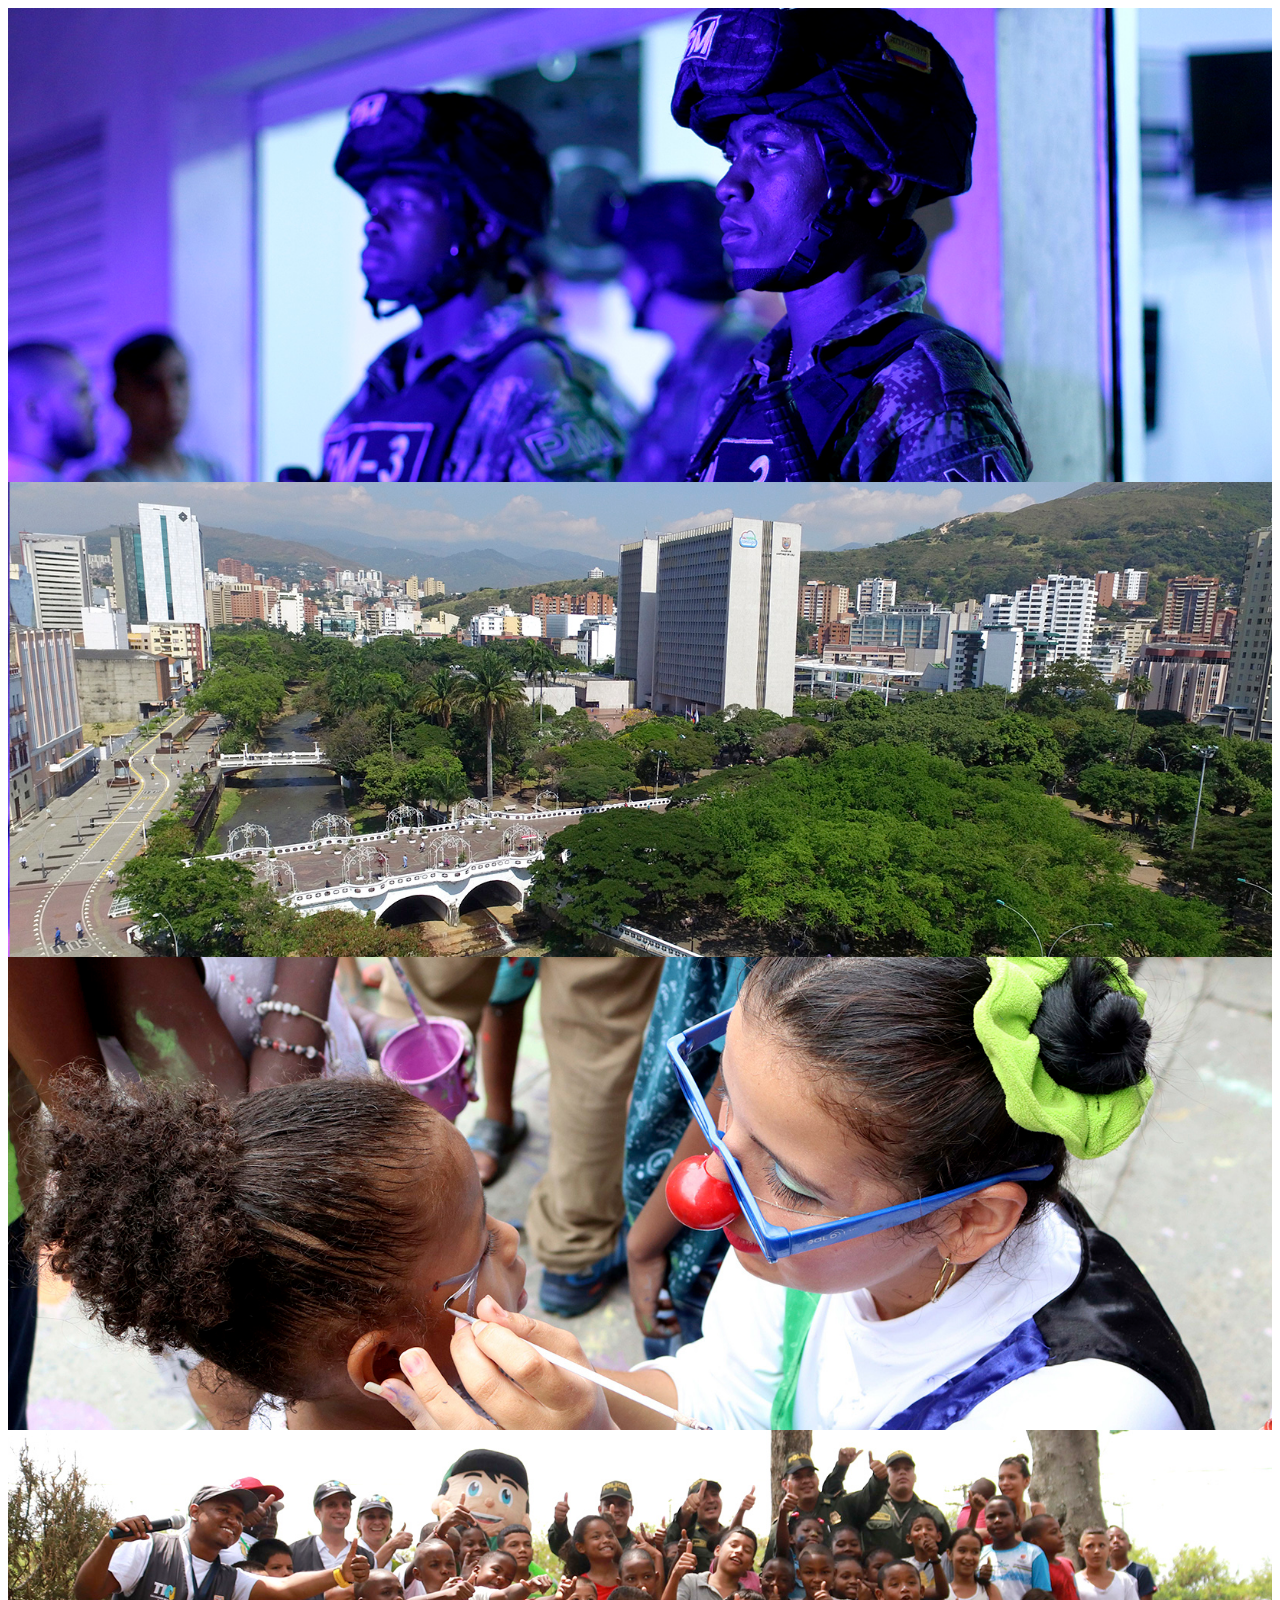
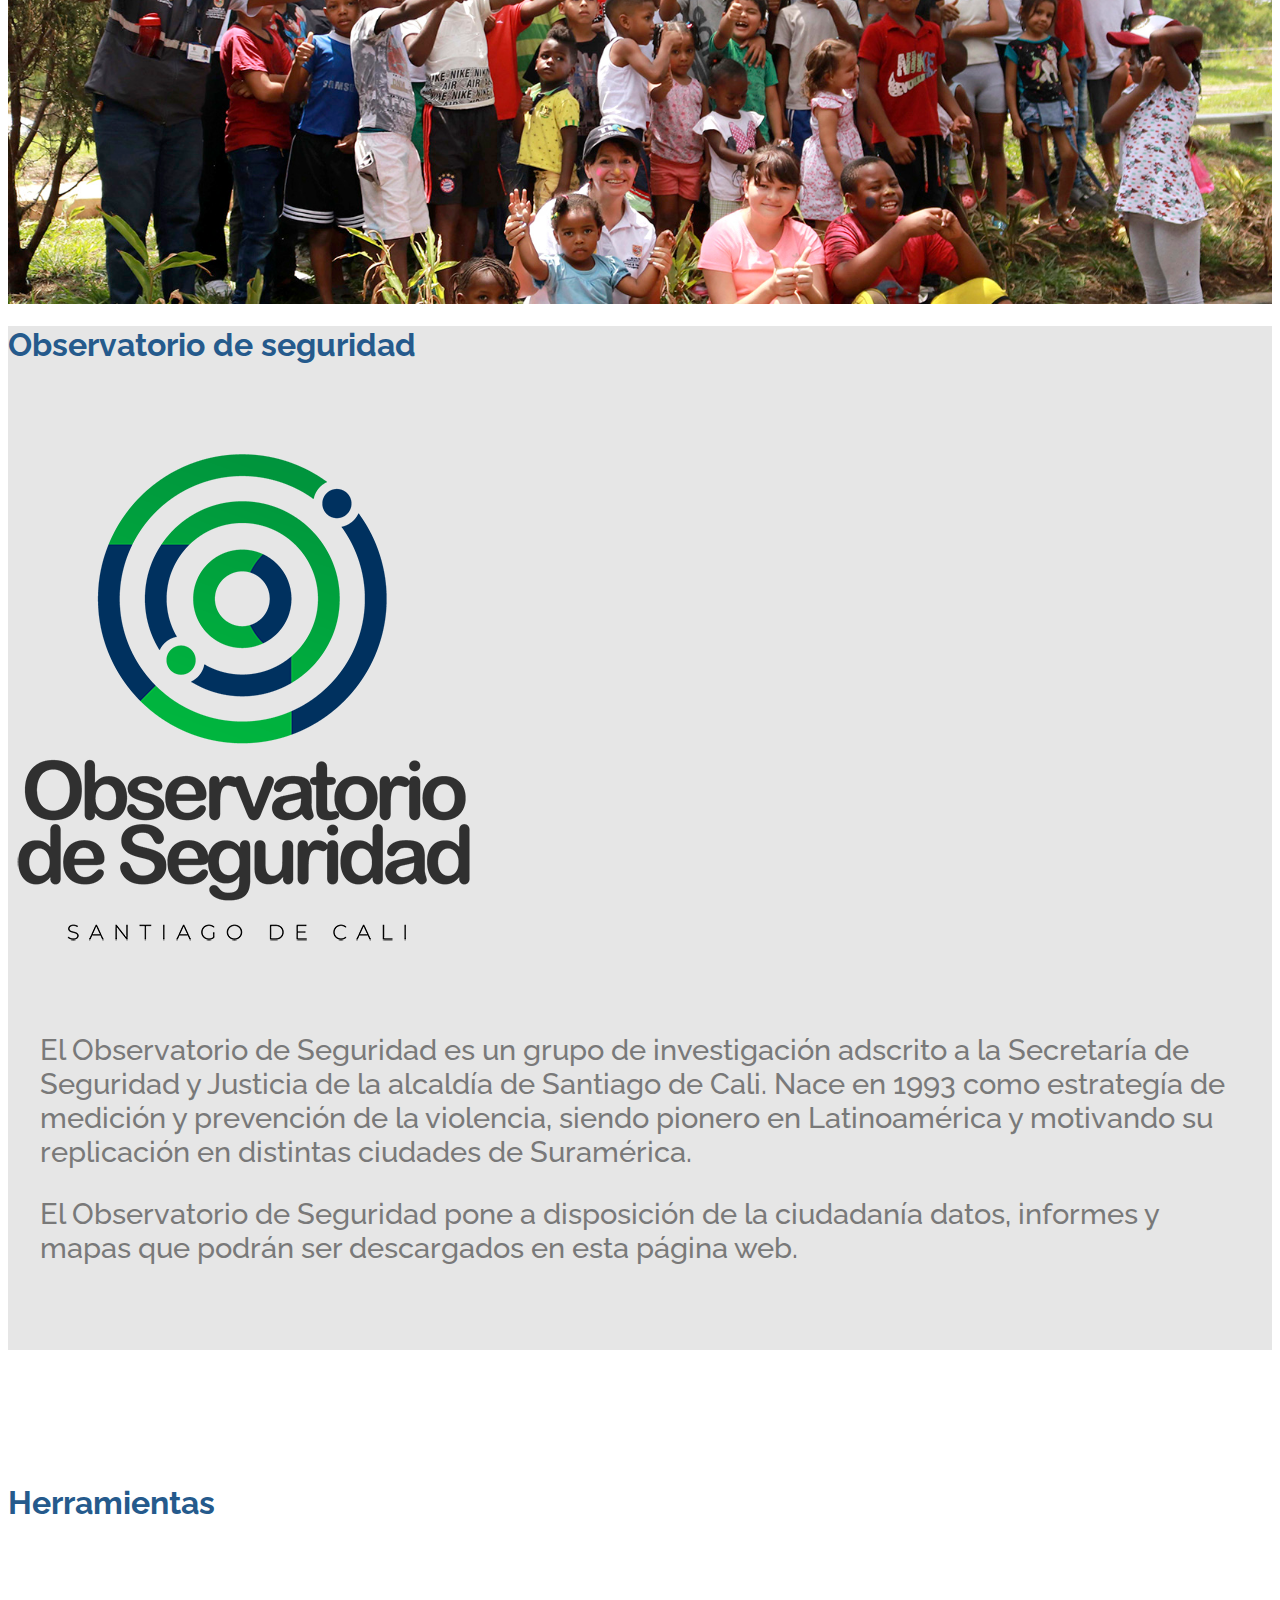
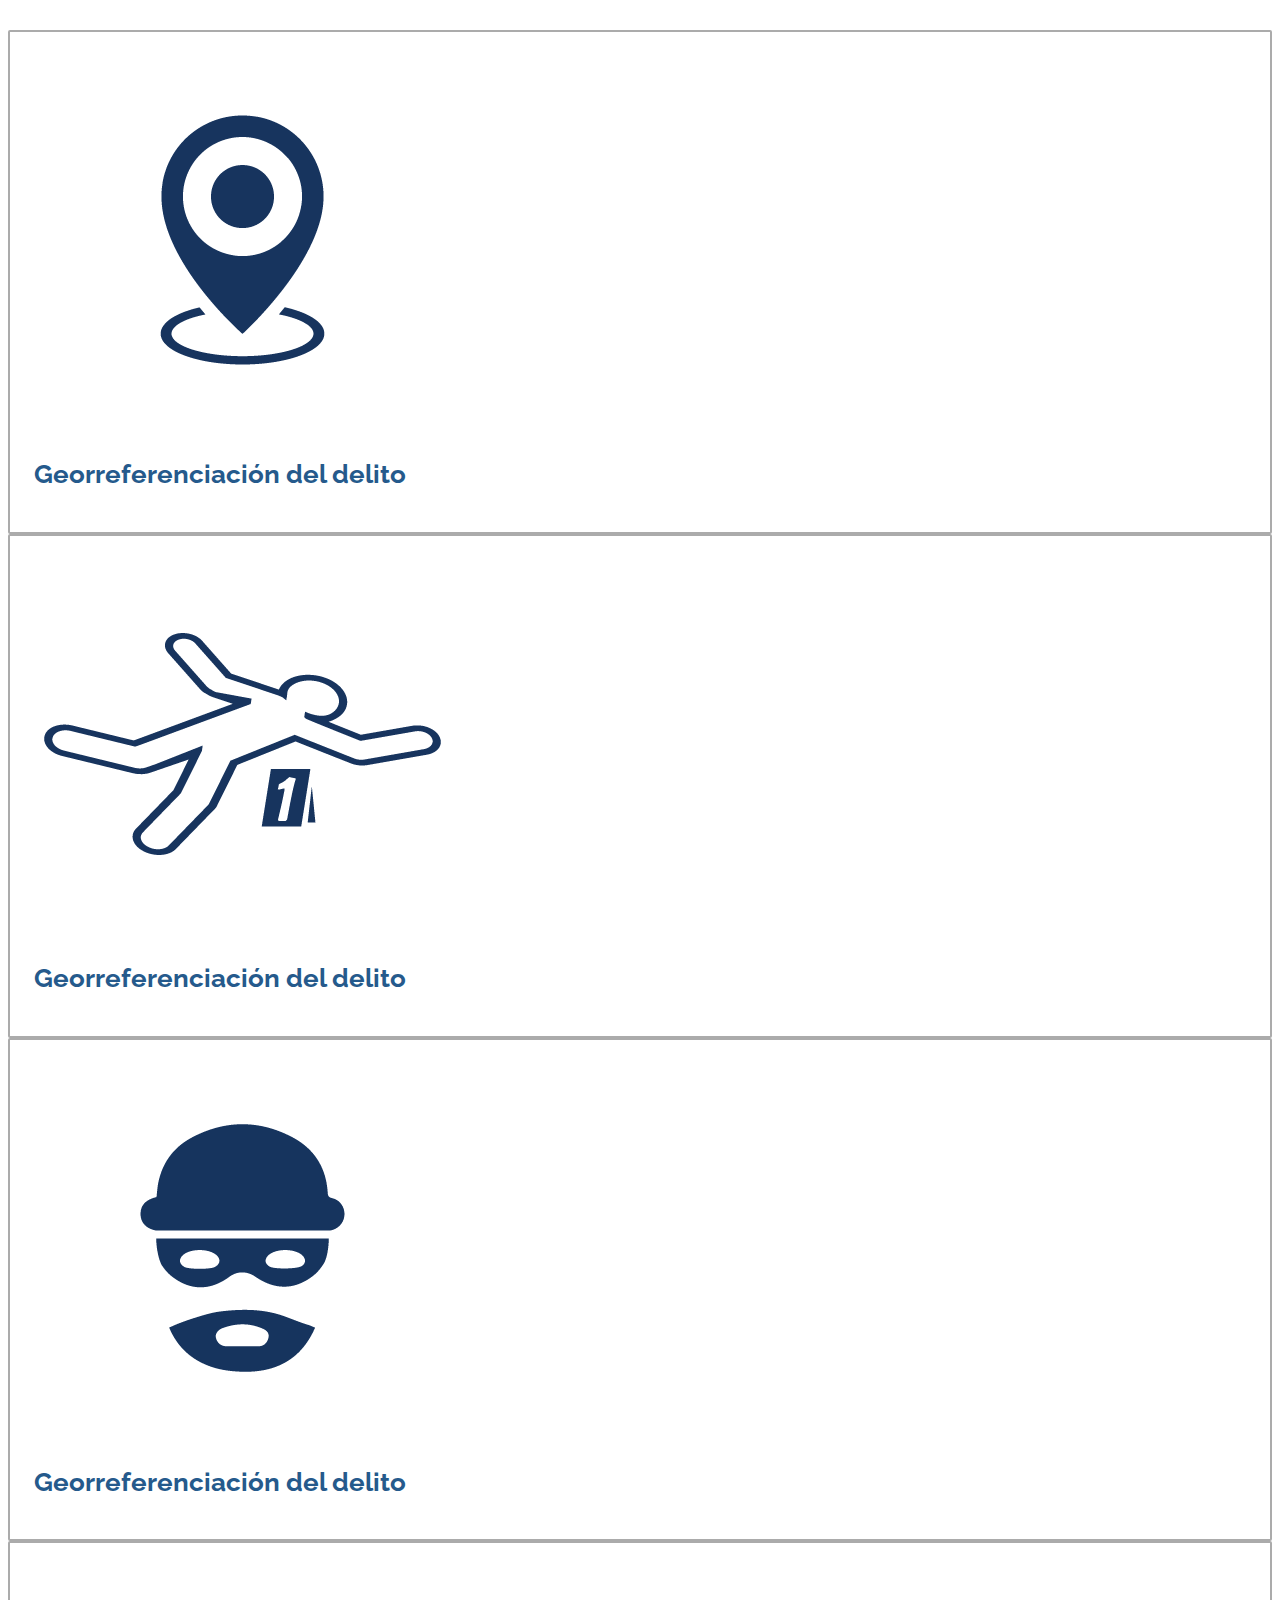
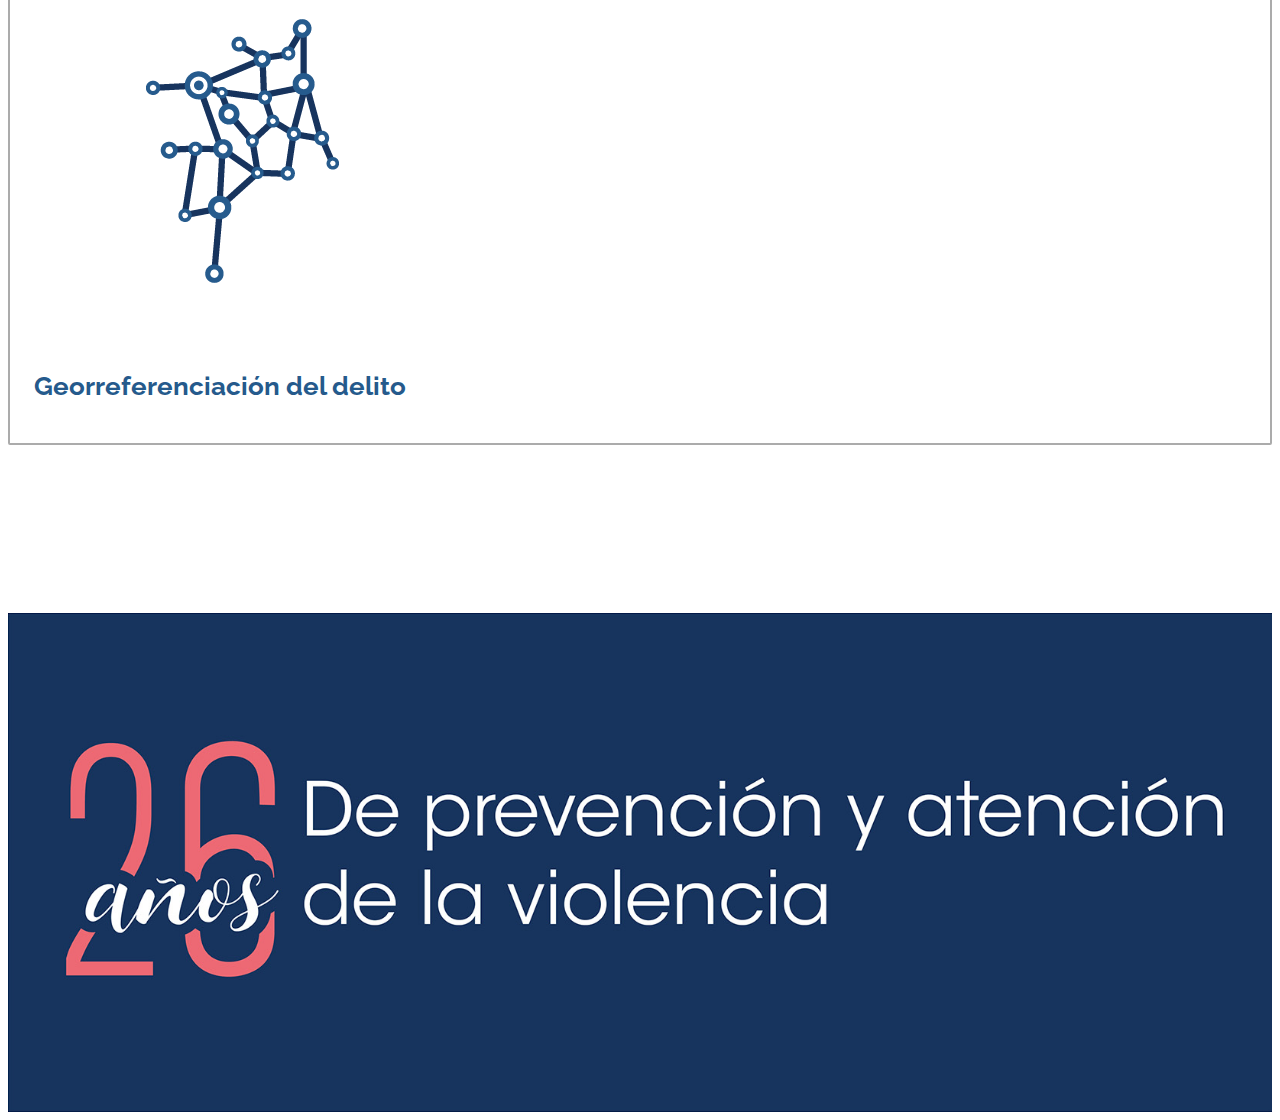
==== index.html @ 5e86cb37 "template base para el home" ====
<html lang="en">

    <head>
        <!-- Required meta tags -->
        <meta charset="utf-8">
        <meta name="viewport" content="width=device-width, initial-scale=1, shrink-to-fit=no">
        <link rel="icon" href="img/favicon.png" type="image/png">
        <title>Flash Photography</title>
        <!-- Bootstrap CSS -->
        <link href="https://fonts.googleapis.com/css?family=Raleway:100,300,400,500,600,700,900&display=swap"
            rel="stylesheet">
        <link rel="stylesheet" href="http://www.cali.gov.co/media/plugins/bootstrap/3.3.7/css/bootstrap.min.css">
        <link rel="stylesheet" href="http://www.cali.gov.co/media/plugins/fontawesome/4.6.3/css/font-awesome.min.csss">
        <link rel="stylesheet" href="http://idesc.cali.gov.co/servicios/movis/estilos.css">
        <!-- main css -->
        <link rel="stylesheet" href="css/index.css">
    </head>

    <body>

        <!-- Comienzo -->
        <div class="section-slider-wrap">
            <div class="container p-0 bg-gray">
                <div class="main" style="width:100%">
                    <div class="slides" style="width:100%">
                        <img src="images/slider_1.jpg" style="width:100%" />
                        <img src="images/slider_2.jpg" style="width:100%" />
                        <img src="images/slider_3.jpg" style="width:100%" />
                        <img src="images/slider_4.jpg" style="width:100%" />
                    </div>
                </div>
            </div>
        </div>

        <section class="section-main">
            <div class="container bg-gray pb-5">
                <div class="row mb-3 pb-4">
                    <div class="col-xs-12">
                        <h1 class="title text-blue fw">Observatorio de seguridad</h1>
                    </div>
                </div>
                <div class="row">
                    <div class="col-xs-12 col-md-4 col-lg-3">
                        <img src="images/observatorio_1.png">
                    </div>
                    <div class="col-xs-12 col-md-8 col-lg-9">
                        <p class="text-gray mr-4 pl-4 fw500 mt-5 pt-3">
                            El Observatorio de Seguridad es un grupo de investigación adscrito a la Secretaría de Seguridad y Justicia de la alcaldía de Santiago de Cali. Nace en 1993 como estrategía de medición y prevención de la violencia, siendo pionero en Latinoamérica y motivando su replicación en distintas ciudades de Suramérica.  
                        </p>
                        <p class="text-gray mr-4 pl-4 fw500">
                            El Observatorio de Seguridad pone a disposición de la ciudadanía datos, informes y mapas que podrán ser descargados en esta página web.
                        </p>
                    </div>
                </div>
            </div>
        </section>

        <section class="herramientas-seccion mt-5 pt-5 mb-5 pb-5">
            <div class="container">
                <div class="row mb-4 pb-5">
                    <div class="col-xs-12 text-center">
                        <h1 class="text-blue fw">Herramientas</h1>
                    </div>
                </div>
                <div class="row">
                    <div class="col-xs-6 col-md-3">
                        <div class="herramientas-item p-2">
                            <div class="herramientas-item-imagen text-center">
                                <img src="images/observatorio_2_0.png" alt="">
                                <img src="images/observatorio_2_1.png" alt="">
                            </div>
                            <div class="herramientas-item-titulo text-center text-blue">
                                <h3>Georreferenciación del delito</h3>
                            </div>
                        </div>
                    </div>
                    <div class="col-xs-6 col-md-3">
                        <div class="herramientas-item p-2">
                            <div class="herramientas-item-imagen text-center">
                                <img src="images/observatorio_3_0.png" alt="">
                                <img src="images/observatorio_3_1.png" alt="">
                            </div>
                            <div class="herramientas-item-titulo text-center text-blue">
                                <h3>Georreferenciación del delito</h3>
                            </div>
                        </div>
                    </div>
                    <div class="col-xs-6 col-md-3">
                        <div class="herramientas-item p-2">
                            <div class="herramientas-item-imagen text-center">
                                <img src="images/observatorio_4_0.png" alt="">
                                <img src="images/observatorio_4_1.png" alt="">
                            </div>
                            <div class="herramientas-item-titulo text-center text-blue">
                                <h3>Georreferenciación del delito</h3>
                            </div>
                        </div>
                    </div>
                    <div class="col-xs-6 col-md-3">
                        <div class="herramientas-item p-2">
                            <div class="herramientas-item-imagen text-center">
                                <img src="images/observatorio_5_0.png" alt="">
                                <img src="images/observatorio_5_1.png" alt="">
                            </div>
                            <div class="herramientas-item-titulo text-center text-blue">
                                <h3>Georreferenciación del delito</h3>
                            </div>
                        </div>
                    </div>
                </div>
            </div>
        </section>

        <section class="seccion-banner mt-5 pt-5">
            <div class="container">
                <div class="row">
                    <div class="col-xs-12">
                        <img src="images/observatorio_6.jpg" alt="">
                    </div>
                </div>
            </div>
        </section>


        <!-- final -->
        
        
        <script src="http://code.jquery.com/jquery-1.9.1.min.js"></script>
        <script src="http://idesc.cali.gov.co/servicios/movis/js/jquery.slides.js"></script>
        <script>
            $(function () {
                $(".slides").slidesjs({
                    play: {
                        active: true,
                        // [boolean] Generate the play and stop buttons.
                        // You cannot use your own buttons. Sorry.
                        effect: "slide",
                        // [string] Can be either "slide" or "fade".
                        interval: 7000,
                        // [number] Time spent on each slide in milliseconds.
                        auto: true,
                        // [boolean] Start playing the slideshow on load.
                        swap: true,
                        // [boolean] show/hide stop and play buttons
                        pauseOnHover: false,
                        // [boolean] pause a playing slideshow on hover
                        restartDelay: 2500
                        // [number] restart delay on inactive slideshow
                    }
                });
            });
        </script>
    </body>
</html>
---- css/index.css ----
body{
    font-family: 'Raleway', sans-serif;
    font-size: 16px;
}

img{
    max-width: 100%
}

.text-blue{
    color: #255a8c;
}

.bg-gray{
    background: #e6e6e6;
}

.text-gray{
    color: #797979;
}
p.text-gray{
    font-size: 1.8rem;
}

.p-0{
    padding: 0;
}

.m-0{
    padding: 0;
}

.fw{
    font-weight: bold;
}

.fw500{
    font-weight: 500;
}

.m-1{ margin: 0.5rem }
.m-2{ margin: 1rem }
.m-3{ margin: 1.3rem }
.m-4{ margin: 2rem }
.m-5{ margin: 3.5rem }

.mb-1{ margin-bottom: 0.5rem }
.mb-2{ margin-bottom: 1rem }
.mb-3{ margin-bottom: 1.3rem }
.mb-4{ margin-bottom: 2rem }
.mb-5{ margin-bottom: 3.5rem }

.mt-1{ margin-top: 0.5rem }
.mt-2{ margin-top: 1rem }
.mt-3{ margin-top: 1.3rem }
.mt-4{ margin-top: 2rem }
.mt-5{ margin-top: 3.5rem }

.mr-1{ margin-right: 0.5rem }
.mr-2{ margin-right: 1rem }
.mr-3{ margin-right: 1.3rem }
.mr-4{ margin-right: 2rem }
.mr-5{ margin-right: 3.5rem }

.ml-1{ margin-left: 0.5rem }
.ml-2{ margin-left: 1rem }
.ml-3{ margin-left: 1.3rem }
.ml-4{ margin-left: 2rem }
.ml-5{ margin-left: 3.5rem }

.p-1{ padding: 0.5rem }
.p-2{ padding: 1rem }
.p-3{ padding: 1.3rem }
.p-4{ padding: 2rem }
.p-5{ padding: 3.5rem }

.pb-1{ padding-bottom: 0.5rem }
.pb-2{ padding-bottom: 1rem }
.pb-3{ padding-bottom: 1.3rem }
.pb-4{ padding-bottom: 2rem }
.pb-5{ padding-bottom: 3.5rem }

.pt-1{ padding-top: 0.5rem }
.pt-2{ padding-top: 1rem }
.pt-3{ padding-top: 1.3rem }
.pt-4{ padding-top: 2rem }
.pt-5{ padding-top: 3.5rem }

.pr-1{ padding-right: 0.5rem }
.pr-2{ padding-right: 1rem }
.pr-3{ padding-right: 1.3rem }
.pr-4{ padding-right: 2rem }
.pr-5{ padding-right: 3.5rem }

.pl-1{ padding-left: 0.5rem }
.pl-2{ padding-left: 1rem }
.pl-3{ padding-left: 1.3rem }
.pl-4{ padding-left: 2rem }
.pl-5{ padding-left: 3.5rem }

.herramientas-seccion{}
.herramientas-item{
    border: solid 2px #ababab;
    border-radius: 2px;
    transition: 300ms ease;
}
.herramientas-item:hover{
    background: #255a8c;
    border-color: #255a8c;
}
.herramientas-item:hover .herramientas-item-titulo{ color: white; }
.herramientas-item-imagen{
    position: relative
}
.herramientas-item:hover .herramientas-item-imagen img:first-child{ display: none }
.herramientas-item:hover .herramientas-item-imagen img:last-child{ display: block }
.herramientas-item-imagen img{
}
.herramientas-item-imagen img:last-child{ display: none }
.herramientas-item-titulo h3{
    font-size: 1.65rem;
    padding: 0 .5rem;
}
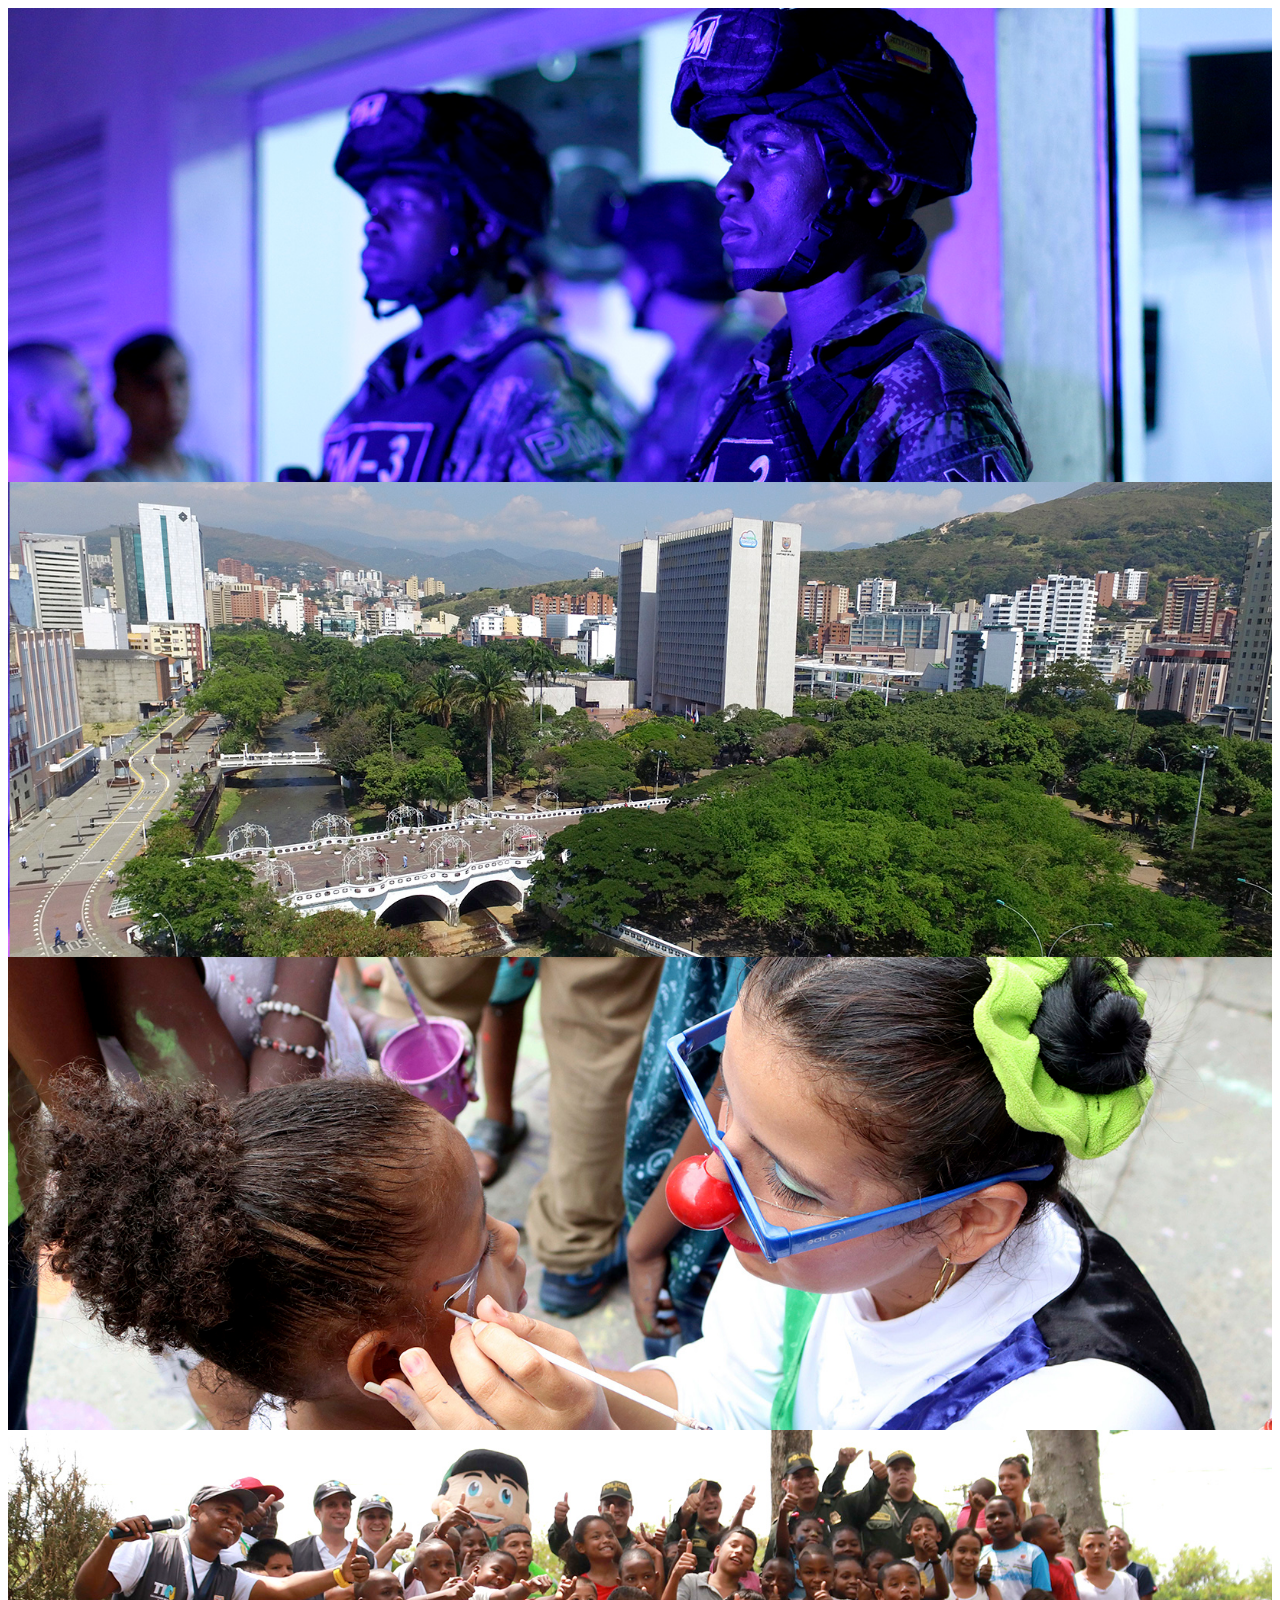
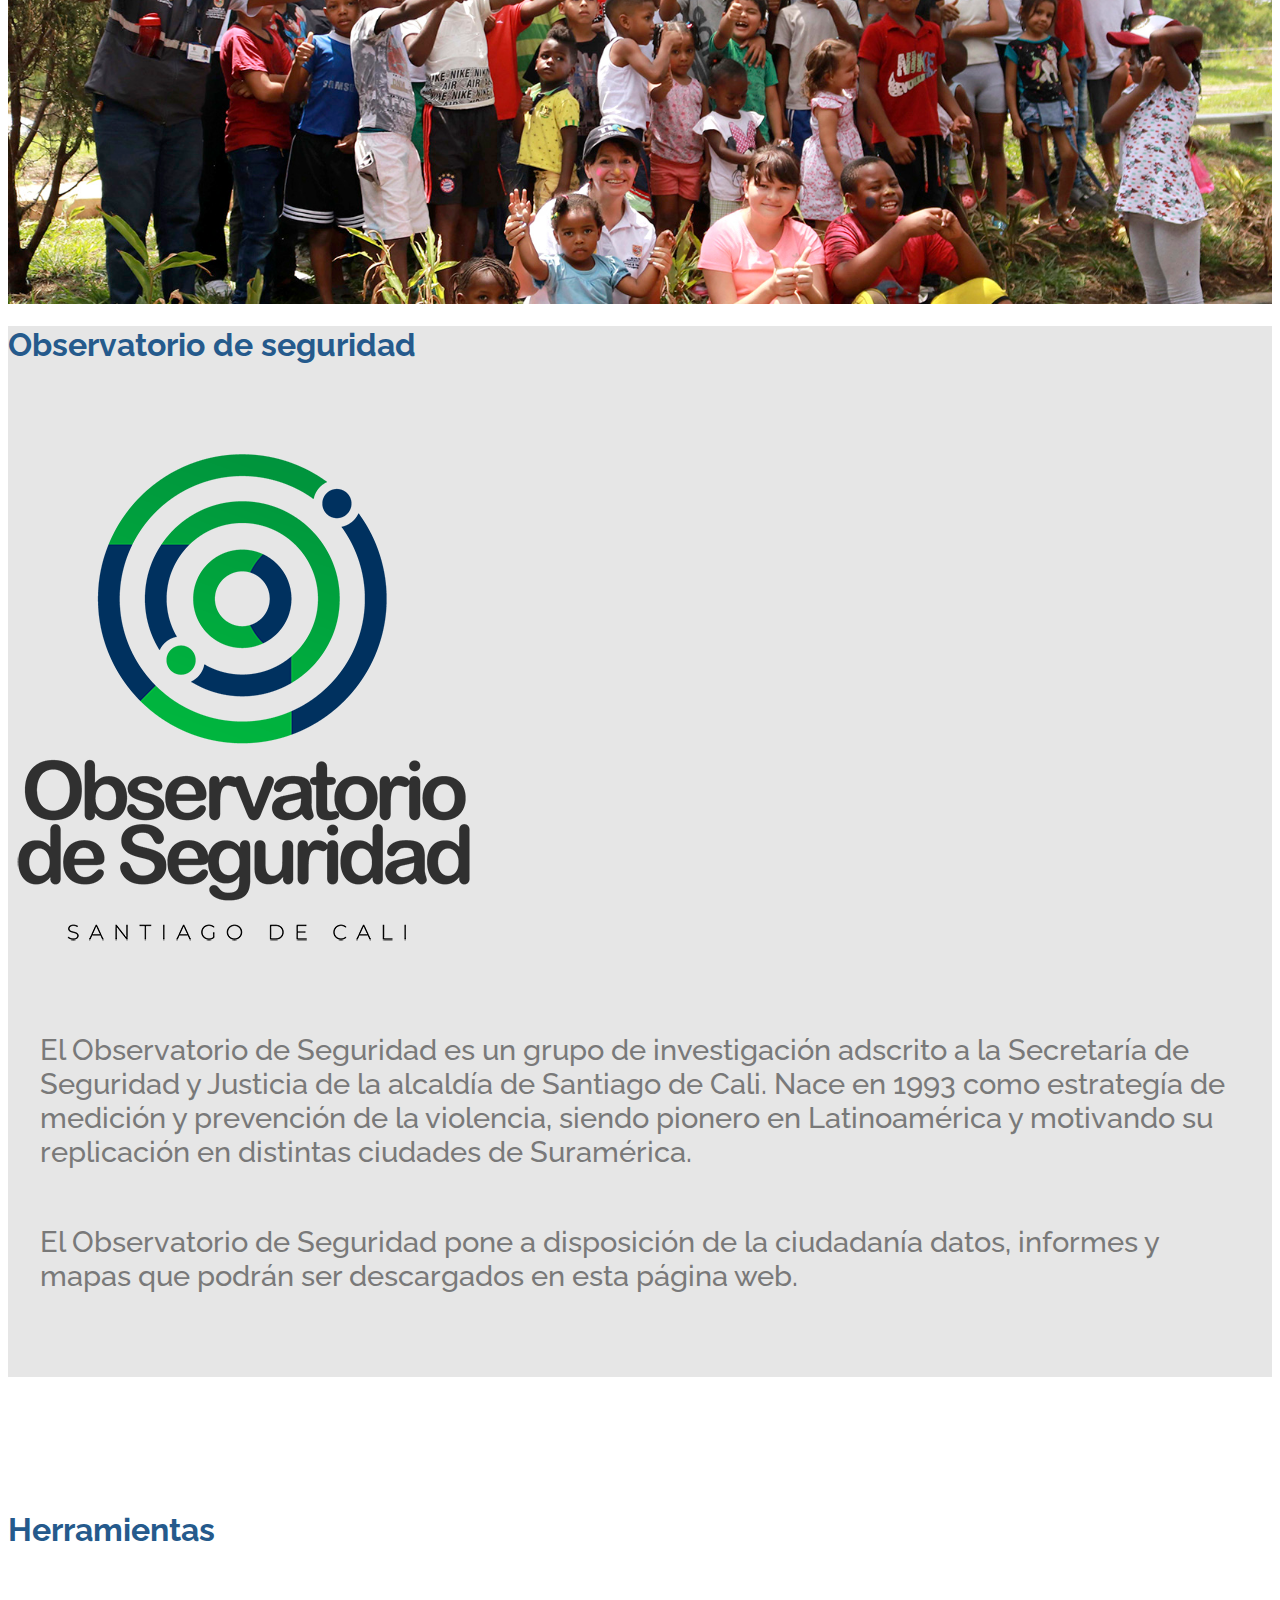
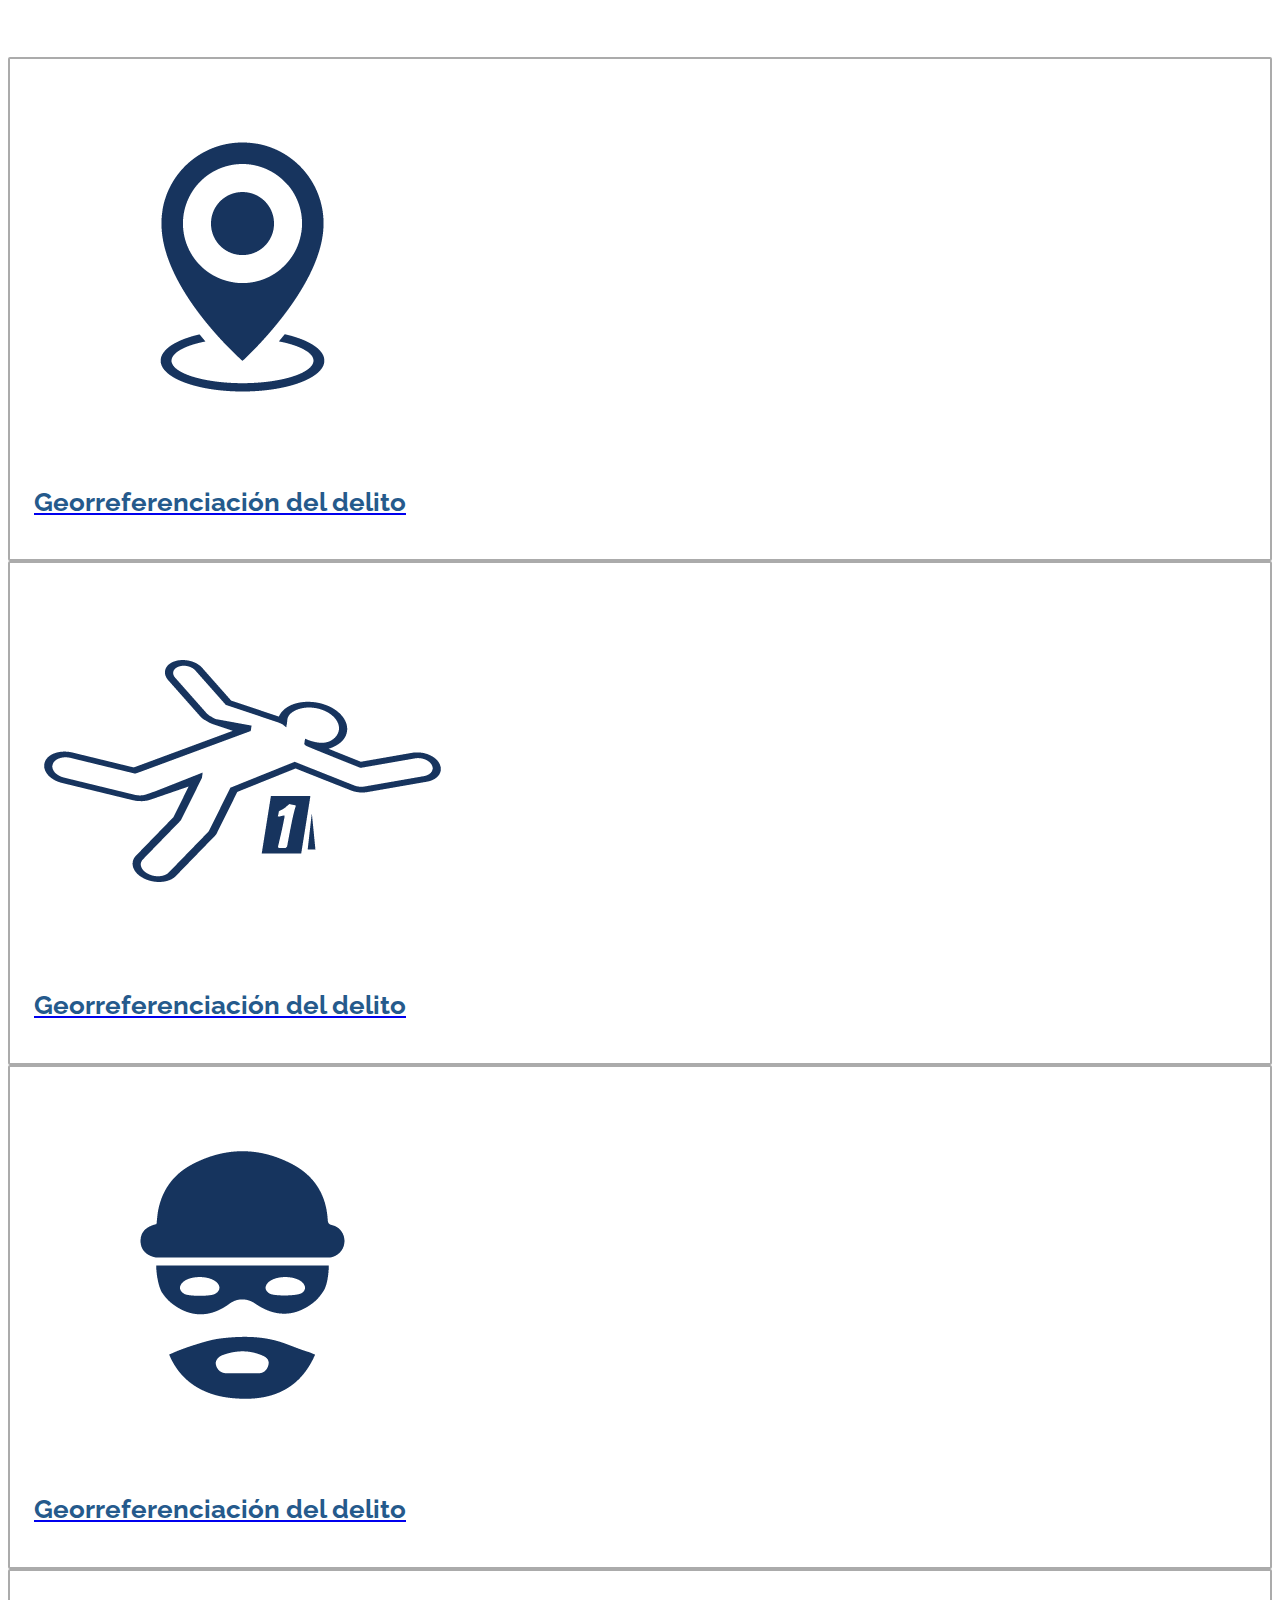
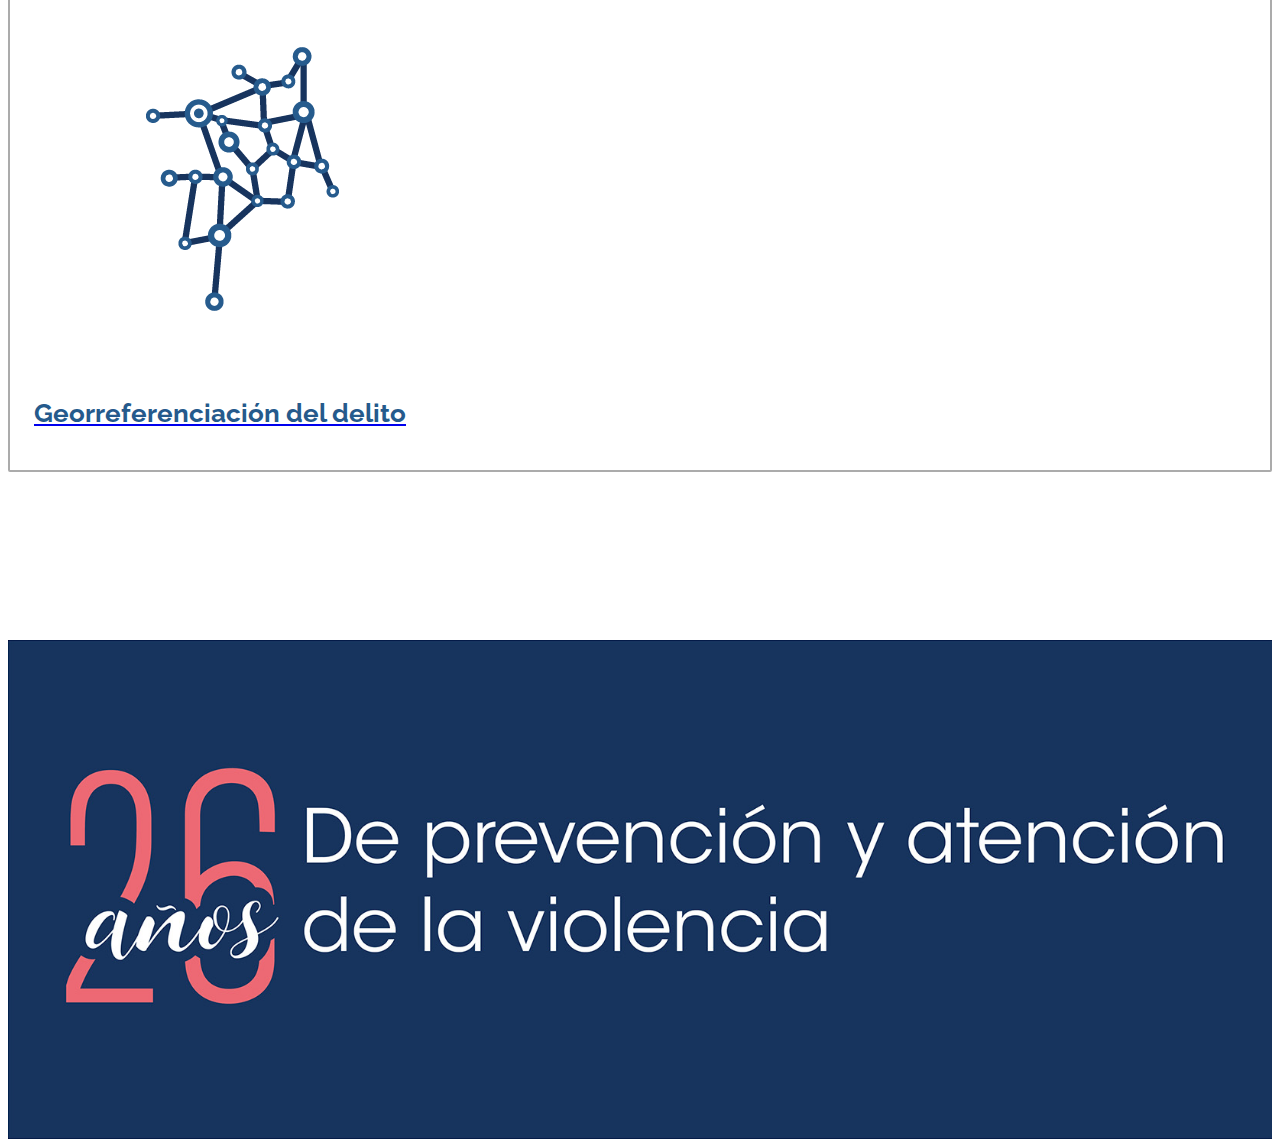
==== commit 52c4f63a: "se agregaron links a las herramientas, se modificaron textos y se agregaron clases para pantallas gr" ====
--- a/index.html
+++ b/index.html
@@ -44,7 +44,7 @@
                         <img src="images/observatorio_1.png">
                     </div>
                     <div class="col-xs-12 col-md-8 col-lg-9">
-                        <p class="text-gray mr-4 pl-4 fw500 mt-5 pt-3">
+                        <p class="text-gray mr-4 pl-4 fw500 mt-5 pt-3 mb-5">
                             El Observatorio de Seguridad es un grupo de investigación adscrito a la Secretaría de Seguridad y Justicia de la alcaldía de Santiago de Cali. Nace en 1993 como estrategía de medición y prevención de la violencia, siendo pionero en Latinoamérica y motivando su replicación en distintas ciudades de Suramérica.  
                         </p>
                         <p class="text-gray mr-4 pl-4 fw500">
@@ -63,48 +63,56 @@
                     </div>
                 </div>
                 <div class="row">
-                    <div class="col-xs-6 col-md-3">
+                    <div class="col-xs-6 col-md-3 col-lg-2 col-lg-offset-2">
                         <div class="herramientas-item p-2">
-                            <div class="herramientas-item-imagen text-center">
-                                <img src="images/observatorio_2_0.png" alt="">
-                                <img src="images/observatorio_2_1.png" alt="">
-                            </div>
-                            <div class="herramientas-item-titulo text-center text-blue">
-                                <h3>Georreferenciación del delito</h3>
-                            </div>
+                            <a href="#">
+                                <div class="herramientas-item-imagen text-center">
+                                    <img src="images/observatorio_2_0.png" alt="">
+                                    <img src="images/observatorio_2_1.png" alt="">
+                                </div>
+                                <div class="herramientas-item-titulo text-center text-blue">
+                                    <h3>Georreferenciación del delito</h3>
+                                </div>
+                            </a>
                         </div>
                     </div>
-                    <div class="col-xs-6 col-md-3">
+                    <div class="col-xs-6 col-md-3 col-lg-2">
                         <div class="herramientas-item p-2">
-                            <div class="herramientas-item-imagen text-center">
-                                <img src="images/observatorio_3_0.png" alt="">
-                                <img src="images/observatorio_3_1.png" alt="">
-                            </div>
-                            <div class="herramientas-item-titulo text-center text-blue">
-                                <h3>Georreferenciación del delito</h3>
-                            </div>
+                            <a href="#">
+                                <div class="herramientas-item-imagen text-center">
+                                    <img src="images/observatorio_3_0.png" alt="">
+                                    <img src="images/observatorio_3_1.png" alt="">
+                                </div>
+                                <div class="herramientas-item-titulo text-center text-blue">
+                                    <h3>Georreferenciación del delito</h3>
+                                </div>
+                            </a>
                         </div>
                     </div>
-                    <div class="col-xs-6 col-md-3">
+                    <div class="col-xs-6 col-md-3 col-lg-2">
                         <div class="herramientas-item p-2">
-                            <div class="herramientas-item-imagen text-center">
-                                <img src="images/observatorio_4_0.png" alt="">
-                                <img src="images/observatorio_4_1.png" alt="">
-                            </div>
-                            <div class="herramientas-item-titulo text-center text-blue">
-                                <h3>Georreferenciación del delito</h3>
-                            </div>
+                            <a href="#">
+                                <div class="herramientas-item-imagen text-center">
+                                    <img src="images/observatorio_4_0.png" alt="">
+                                    <img src="images/observatorio_4_1.png" alt="">
+                                </div>
+                                <div class="herramientas-item-titulo text-center text-blue">
+                                    <h3>Georreferenciación del delito</h3>
+                                </div>
+                            </a>
                         </div>
                     </div>
-                    <div class="col-xs-6 col-md-3">
+                    <div class="col-xs-6 col-md-3 col-lg-2">
                         <div class="herramientas-item p-2">
-                            <div class="herramientas-item-imagen text-center">
-                                <img src="images/observatorio_5_0.png" alt="">
-                                <img src="images/observatorio_5_1.png" alt="">
-                            </div>
-                            <div class="herramientas-item-titulo text-center text-blue">
-                                <h3>Georreferenciación del delito</h3>
-                            </div>
+                            <a href="#">
+                                <div class="herramientas-item-imagen text-center">
+                                    <img src="images/observatorio_5_0.png" alt="">
+                                    <img src="images/observatorio_5_1.png" alt="">
+                                </div>
+                                <div class="herramientas-item-titulo text-center text-blue">
+                                    <h3>Georreferenciación del delito</h3>
+                                </div>
+                            </a>
                         </div>
                     </div>
                 </div>
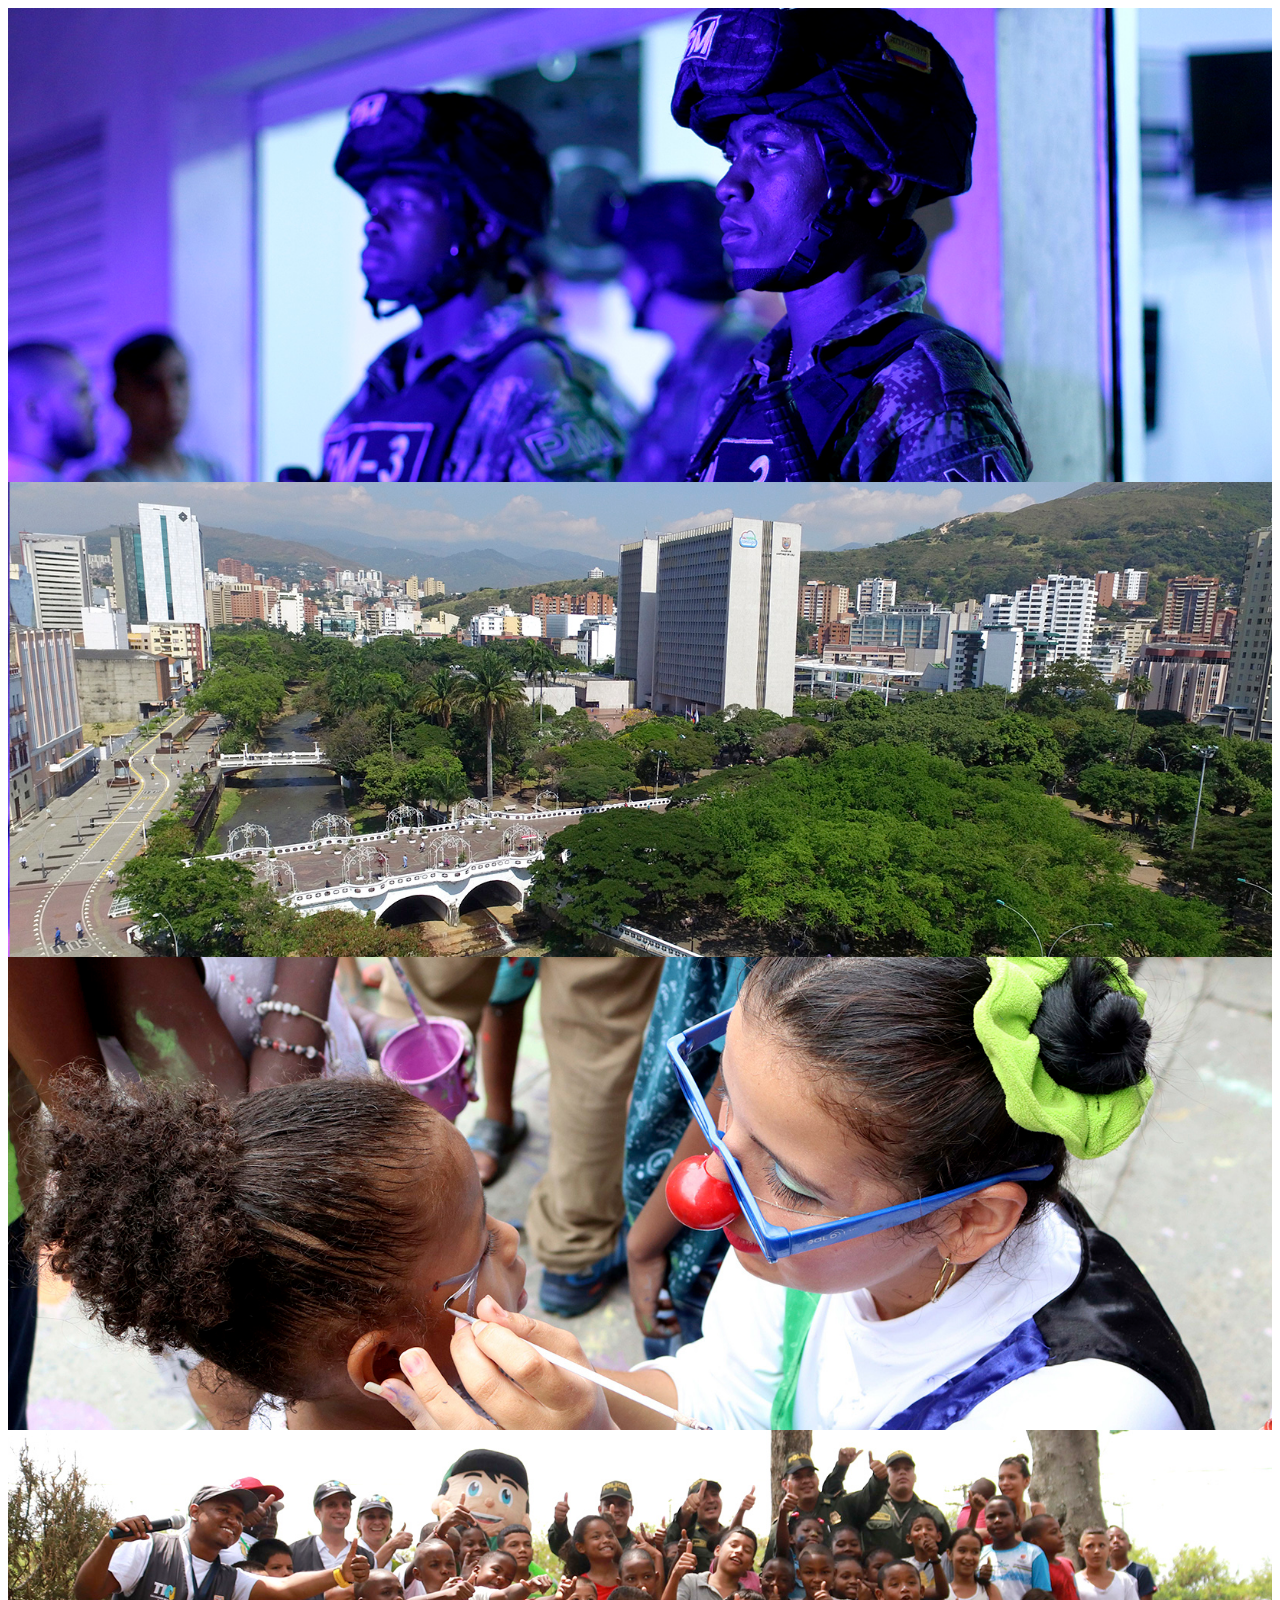
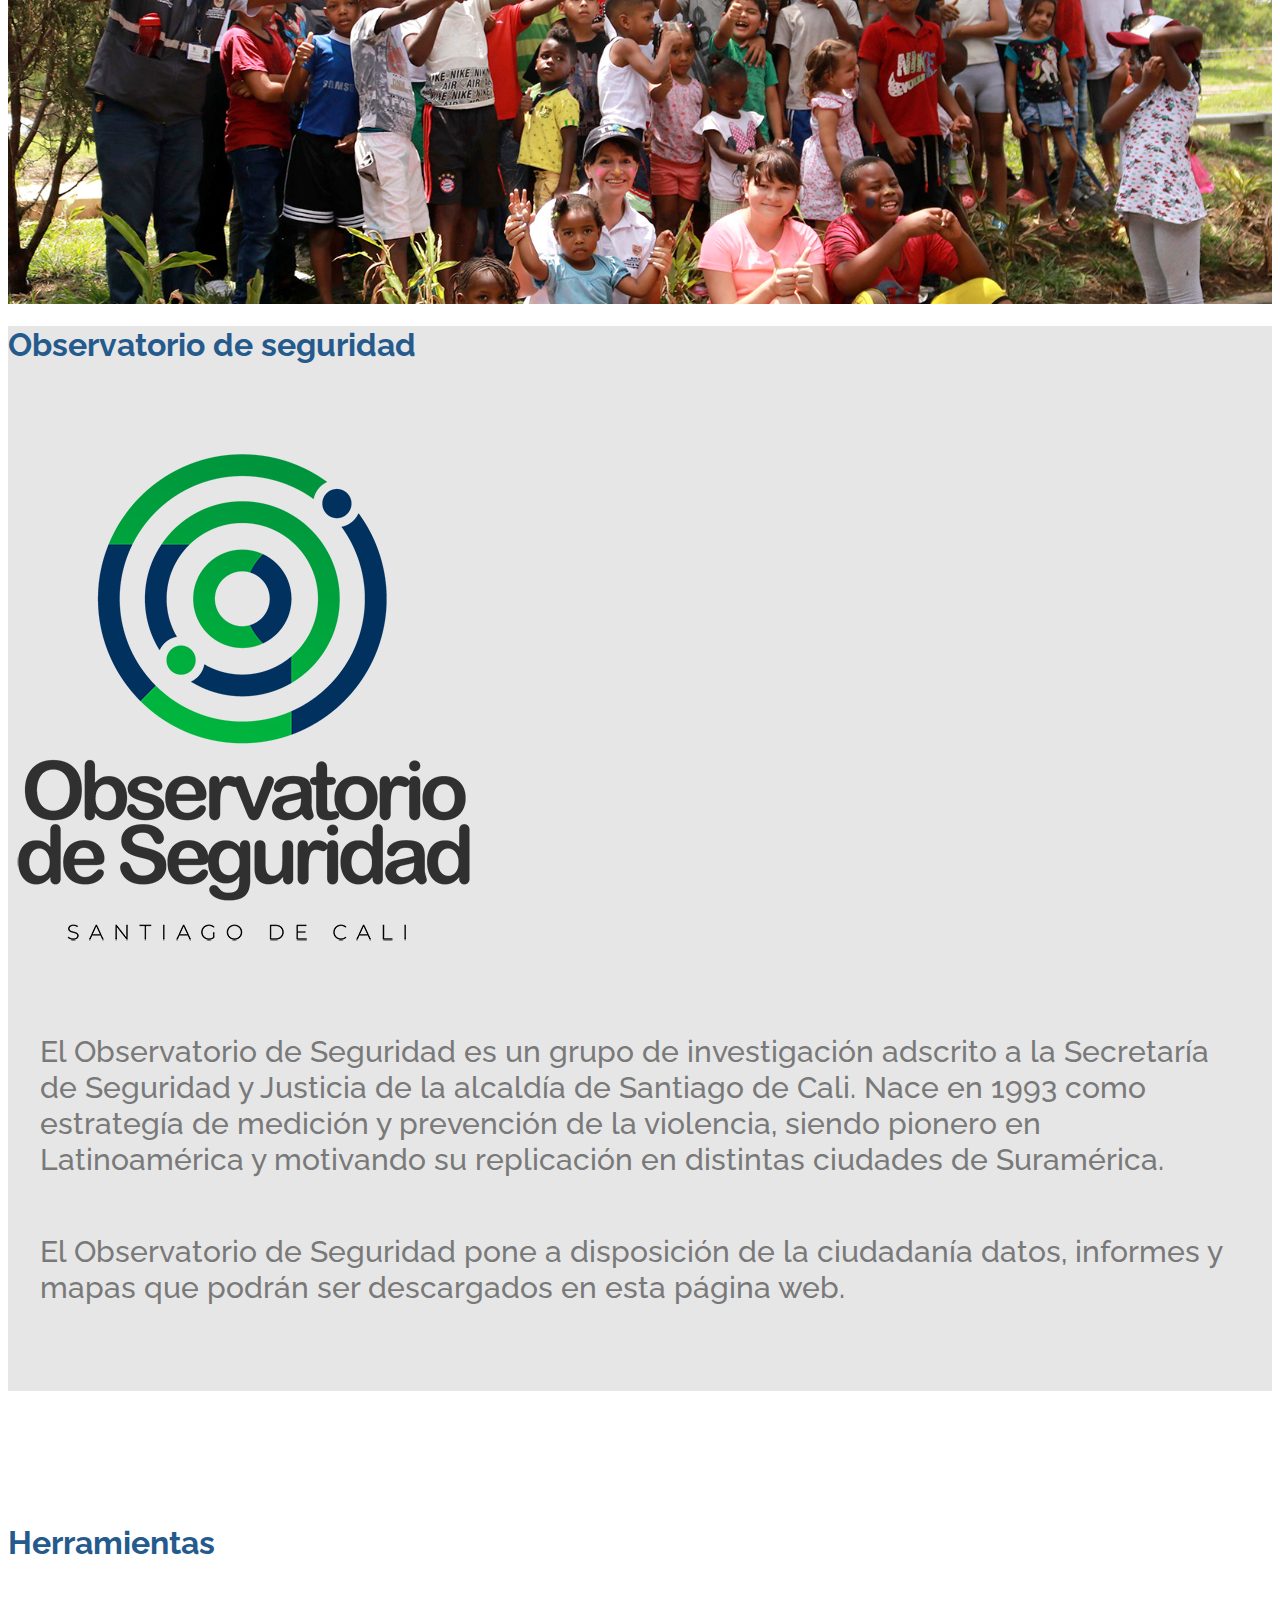
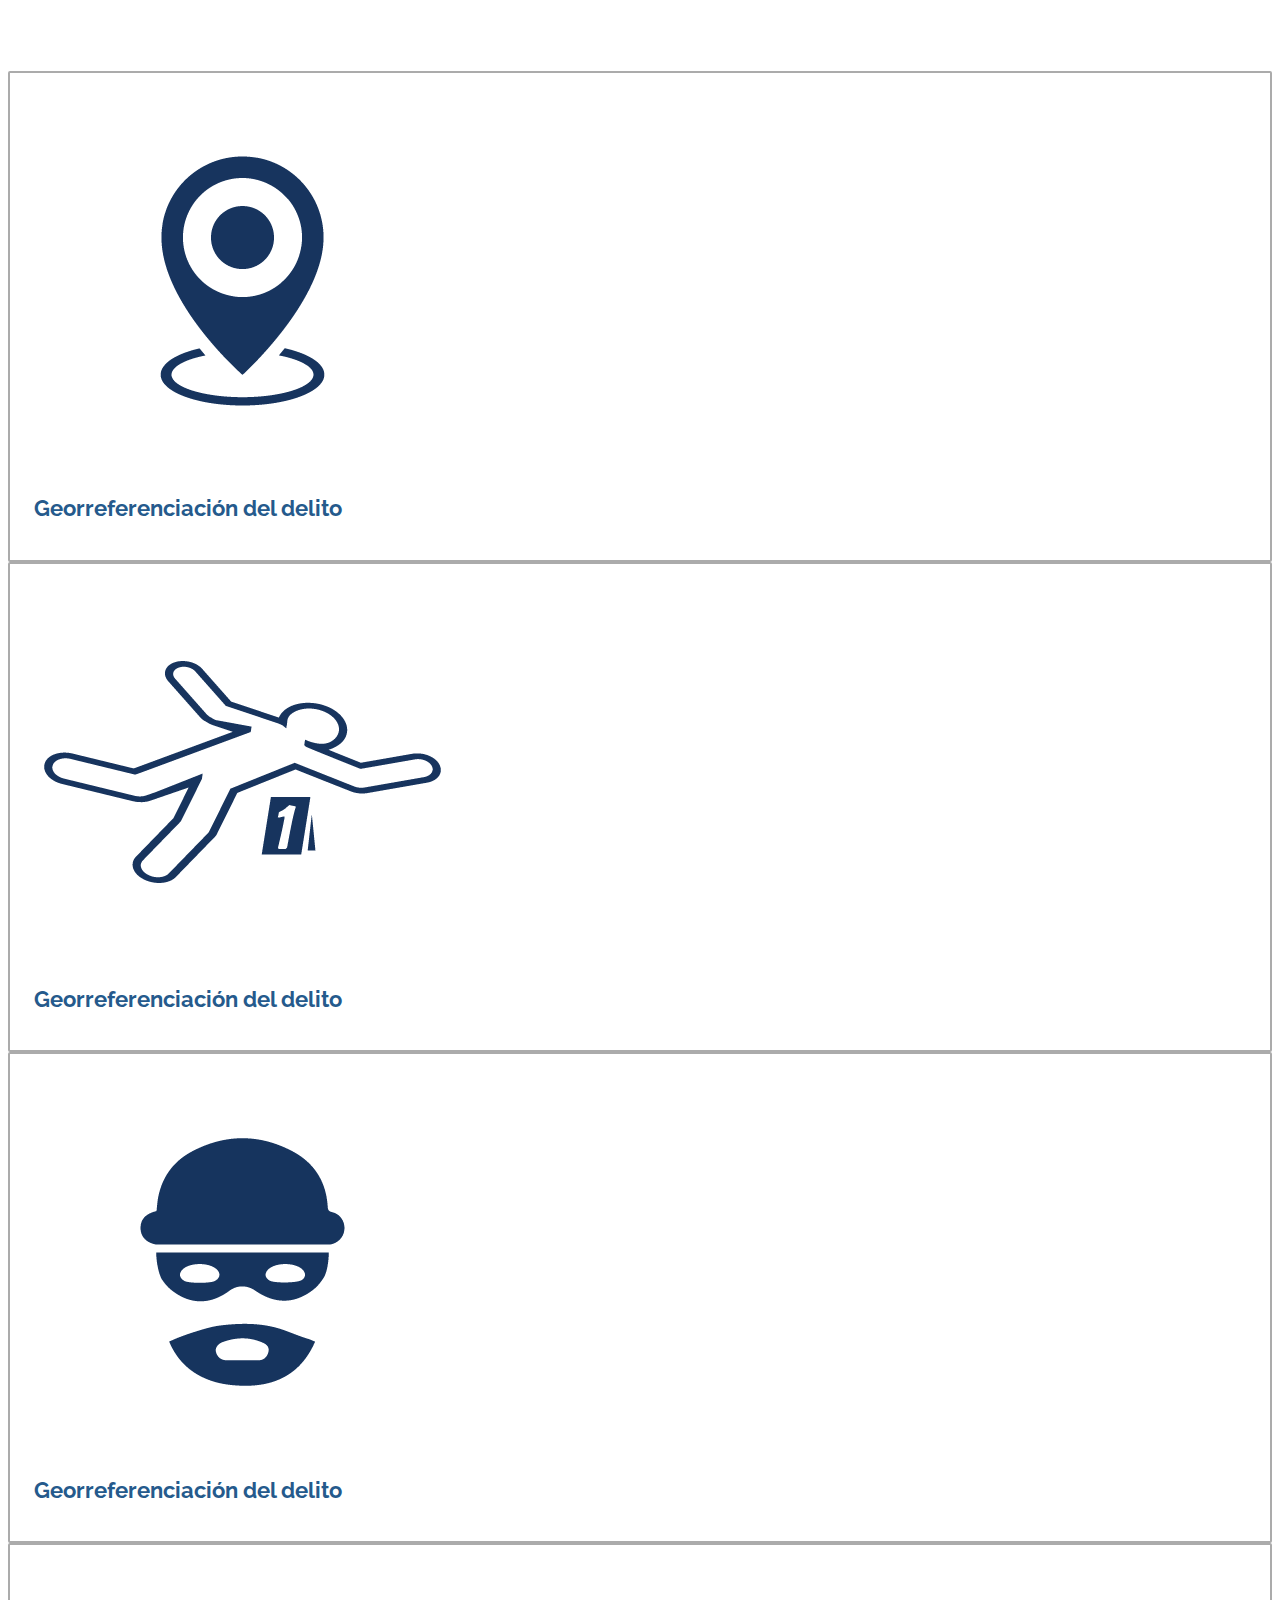
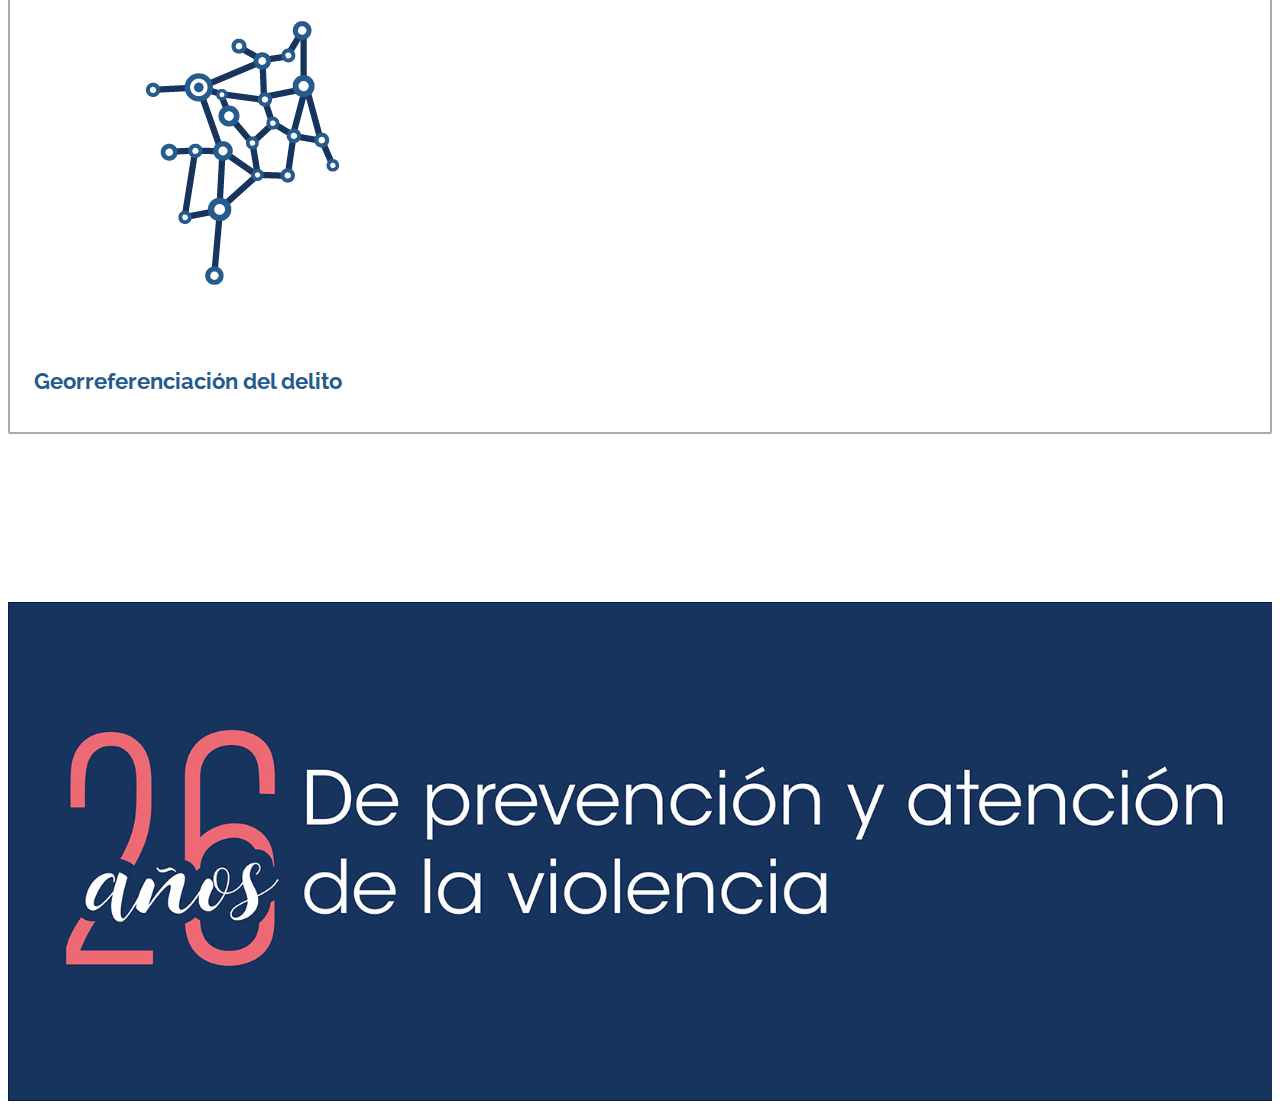
==== commit f0768e50: "se agregaron clases para el responsive" ====
--- a/index.html
+++ b/index.html
@@ -20,7 +20,7 @@
 
         <!-- Comienzo -->
         <div class="section-slider-wrap">
-            <div class="container p-0 bg-gray">
+            <div class="container p-0 bg2-gray">
                 <div class="main" style="width:100%">
                     <div class="slides" style="width:100%">
                         <img src="images/slider_1.jpg" style="width:100%" />
@@ -33,18 +33,18 @@
         </div>
 
         <section class="section-main">
-            <div class="container bg-gray pb-5">
+            <div class="container bg2-gray pb-5">
                 <div class="row mb-3 pb-4">
                     <div class="col-xs-12">
                         <h1 class="title text-blue fw">Observatorio de seguridad</h1>
                     </div>
                 </div>
                 <div class="row">
-                    <div class="col-xs-12 col-md-4 col-lg-3">
+                    <div class="col-xs-12 col-sm-4 col-lg-3 text-center">
                         <img src="images/observatorio_1.png">
                     </div>
-                    <div class="col-xs-12 col-md-8 col-lg-9">
-                        <p class="text-gray mr-4 pl-4 fw500 mt-5 pt-3 mb-5">
+                    <div class="col-xs-12 col-sm-8 col-lg-9">
+                        <p class="text-gray mr-4 pl-4 fw500 mt-5 mt-sm-0 pt-3 pt-sm-0 mb-5">
                             El Observatorio de Seguridad es un grupo de investigación adscrito a la Secretaría de Seguridad y Justicia de la alcaldía de Santiago de Cali. Nace en 1993 como estrategía de medición y prevención de la violencia, siendo pionero en Latinoamérica y motivando su replicación en distintas ciudades de Suramérica.  
                         </p>
                         <p class="text-gray mr-4 pl-4 fw500">
@@ -55,11 +55,11 @@
             </div>
         </section>
 
-        <section class="herramientas-seccion mt-5 pt-5 mb-5 pb-5">
+        <section class="herramientas-seccion mt-5 pt-5 pt-sm-0 mb-5 mb-sm-0 pb-sm-0 pb-5">
             <div class="container">
-                <div class="row mb-4 pb-5">
+                <div class="row mb-4 pb-5 mb-sm-0">
                     <div class="col-xs-12 text-center">
-                        <h1 class="text-blue fw">Herramientas</h1>
+                        <h1 class="subtitle text-blue fw">Herramientas</h1>
                     </div>
                 </div>
                 <div class="row">
@@ -119,7 +119,7 @@
             </div>
         </section>
 
-        <section class="seccion-banner mt-5 pt-5">
+        <section class="seccion-banner mt-5 pt-5 mt-sm-0">
             <div class="container">
                 <div class="row">
                     <div class="col-xs-12">
--- a/css/index.css
+++ b/css/index.css
@@ -11,7 +11,7 @@
     color: #255a8c;
 }
 
-.bg-gray{
+.bg2-gray{
     background: #e6e6e6;
 }
 
@@ -19,7 +19,7 @@
     color: #797979;
 }
 p.text-gray{
-    font-size: 1.8rem;
+    font-size: 1.9rem;
 }
 
 .p-0{
@@ -104,6 +104,9 @@
     border-radius: 2px;
     transition: 300ms ease;
 }
+.herramientas-item a{
+    text-decoration: none;
+}
 .herramientas-item:hover{
     background: #255a8c;
     border-color: #255a8c;
@@ -120,4 +123,47 @@
 .herramientas-item-titulo h3{
     font-size: 1.65rem;
     padding: 0 .5rem;
+}
+
+.seccion-banner img{
+    width: 100%;
+}
+
+@media (min-width: 1200px){
+    .herramientas-item-titulo h3{
+        font-size: 1.4rem;
+    }
+}
+
+@media (max-width: 992px){
+    .herramientas-item{
+        margin-bottom: 2rem
+    }
+
+    .mt-sm-0{ margin-top: 0 }
+    .mb-sm-0{ margin-bottom: 0 }
+    .pt-sm-0{ padding-top: 0 }
+    .pb-sm-0{ padding-bottom: 0 }
+}
+
+@media (max-width: 768px){
+    .subtitle,
+    .title {
+        text-align: center;
+    }
+}
+@media (max-width: 575px){
+
+    .herramientas-item-titulo h3 {
+        font-size: 1.4rem;
+        word-break: break-word;
+    }
+
+    .subtitle,
+    .title{
+        font-size: 2rem;
+    }
+    p.text-gray{
+        font-size: 1.5rem;
+    }
 }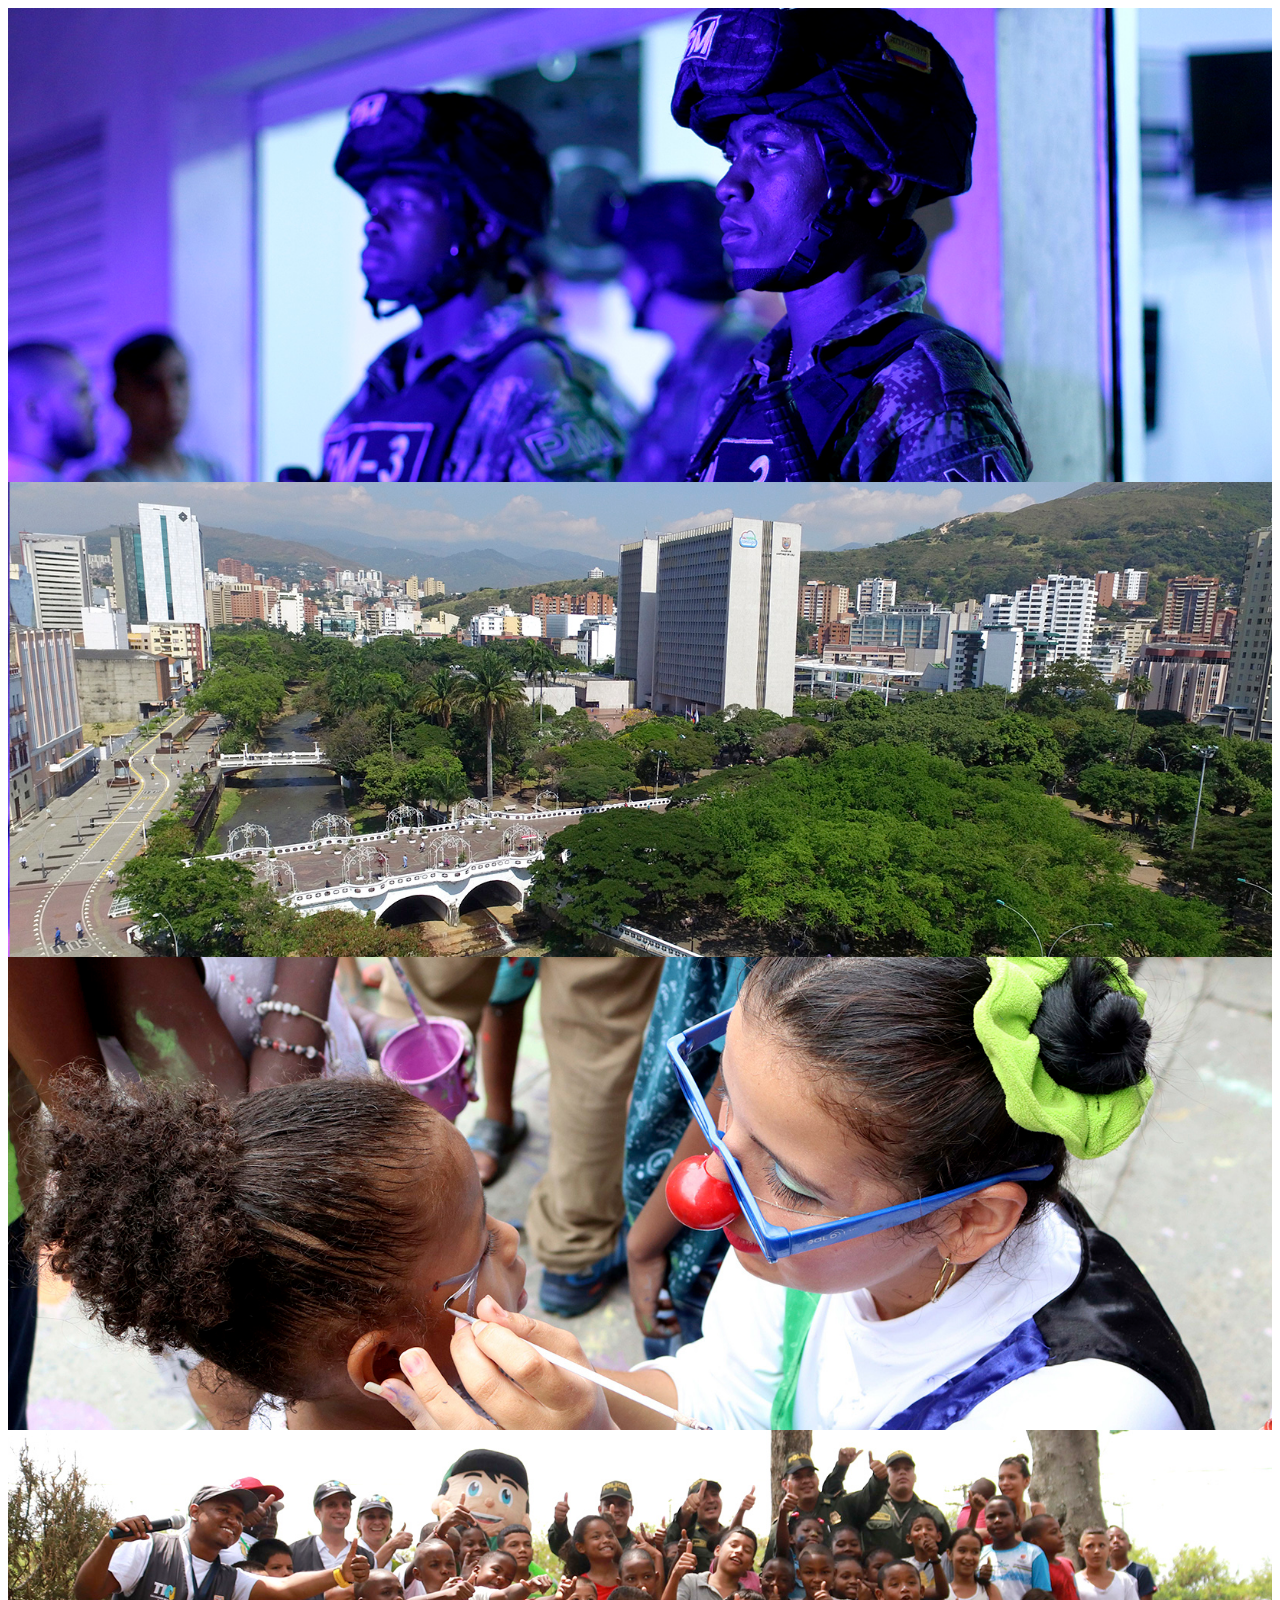
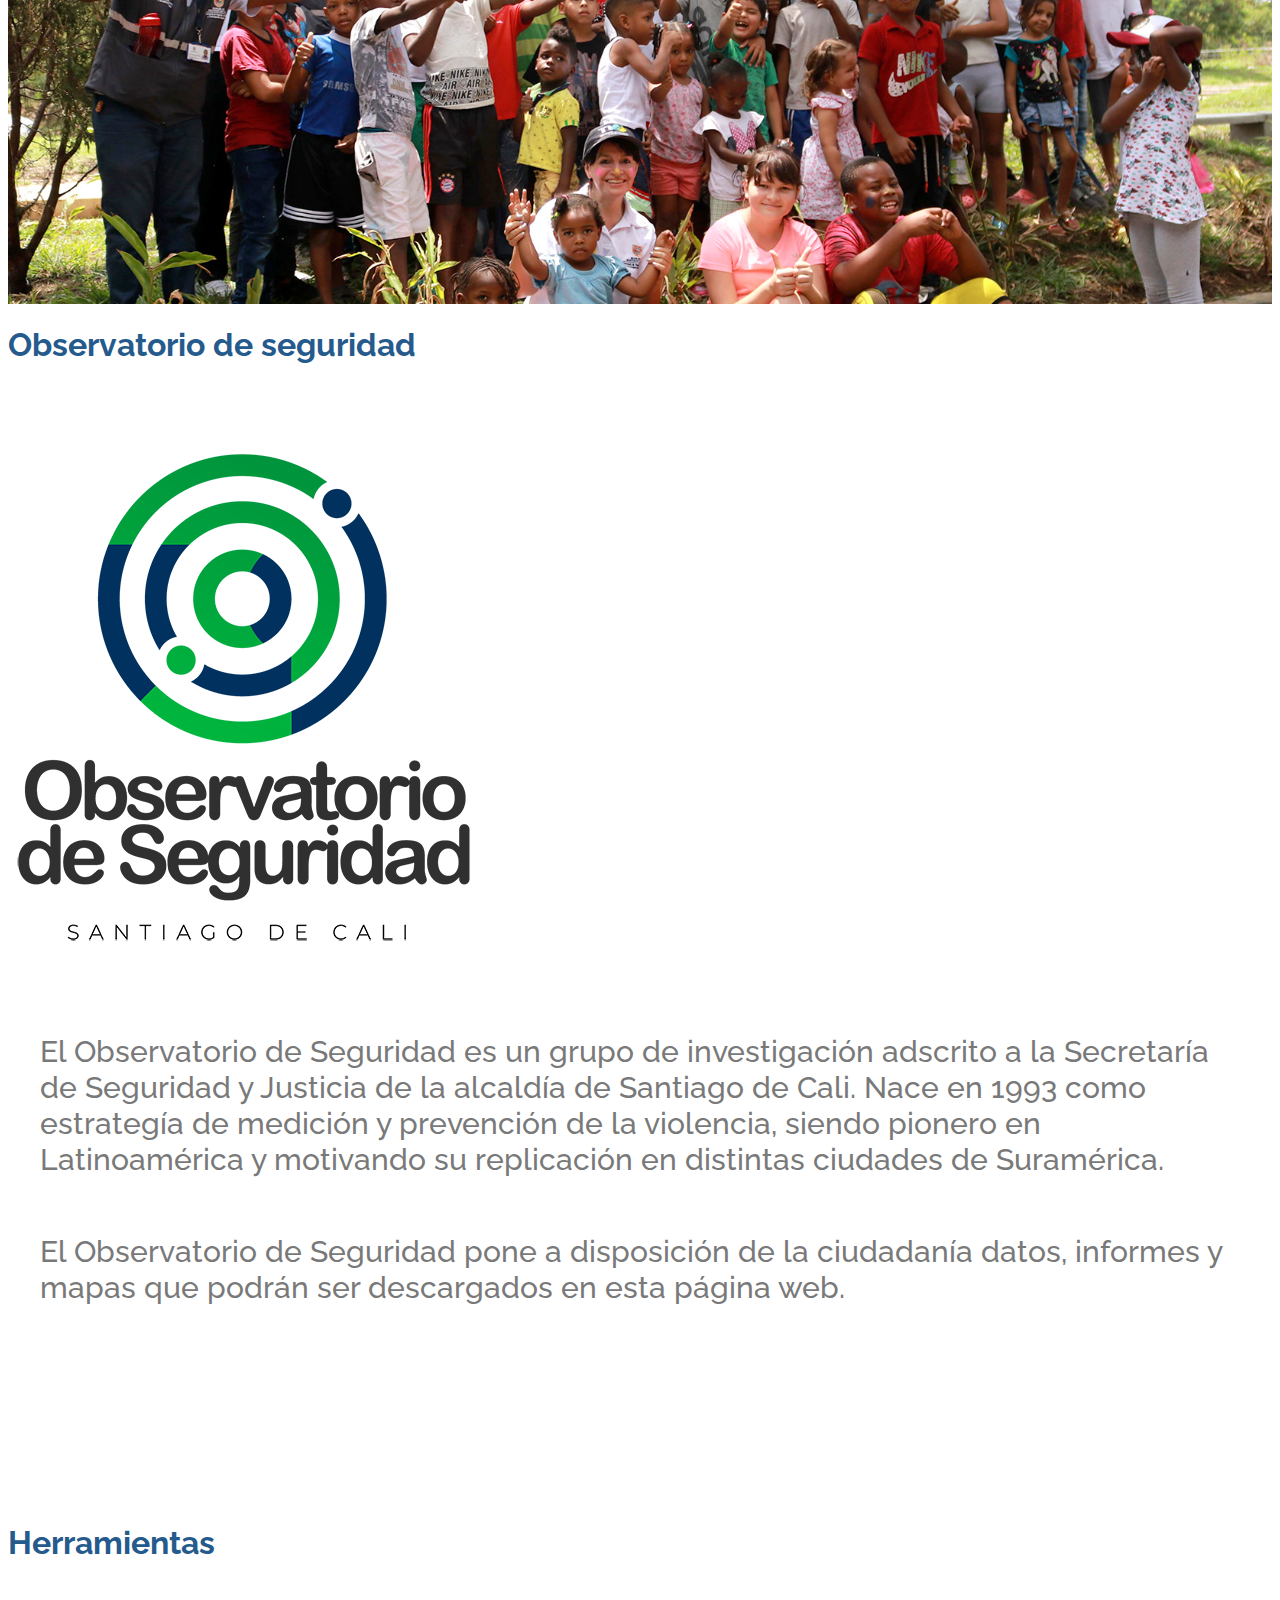
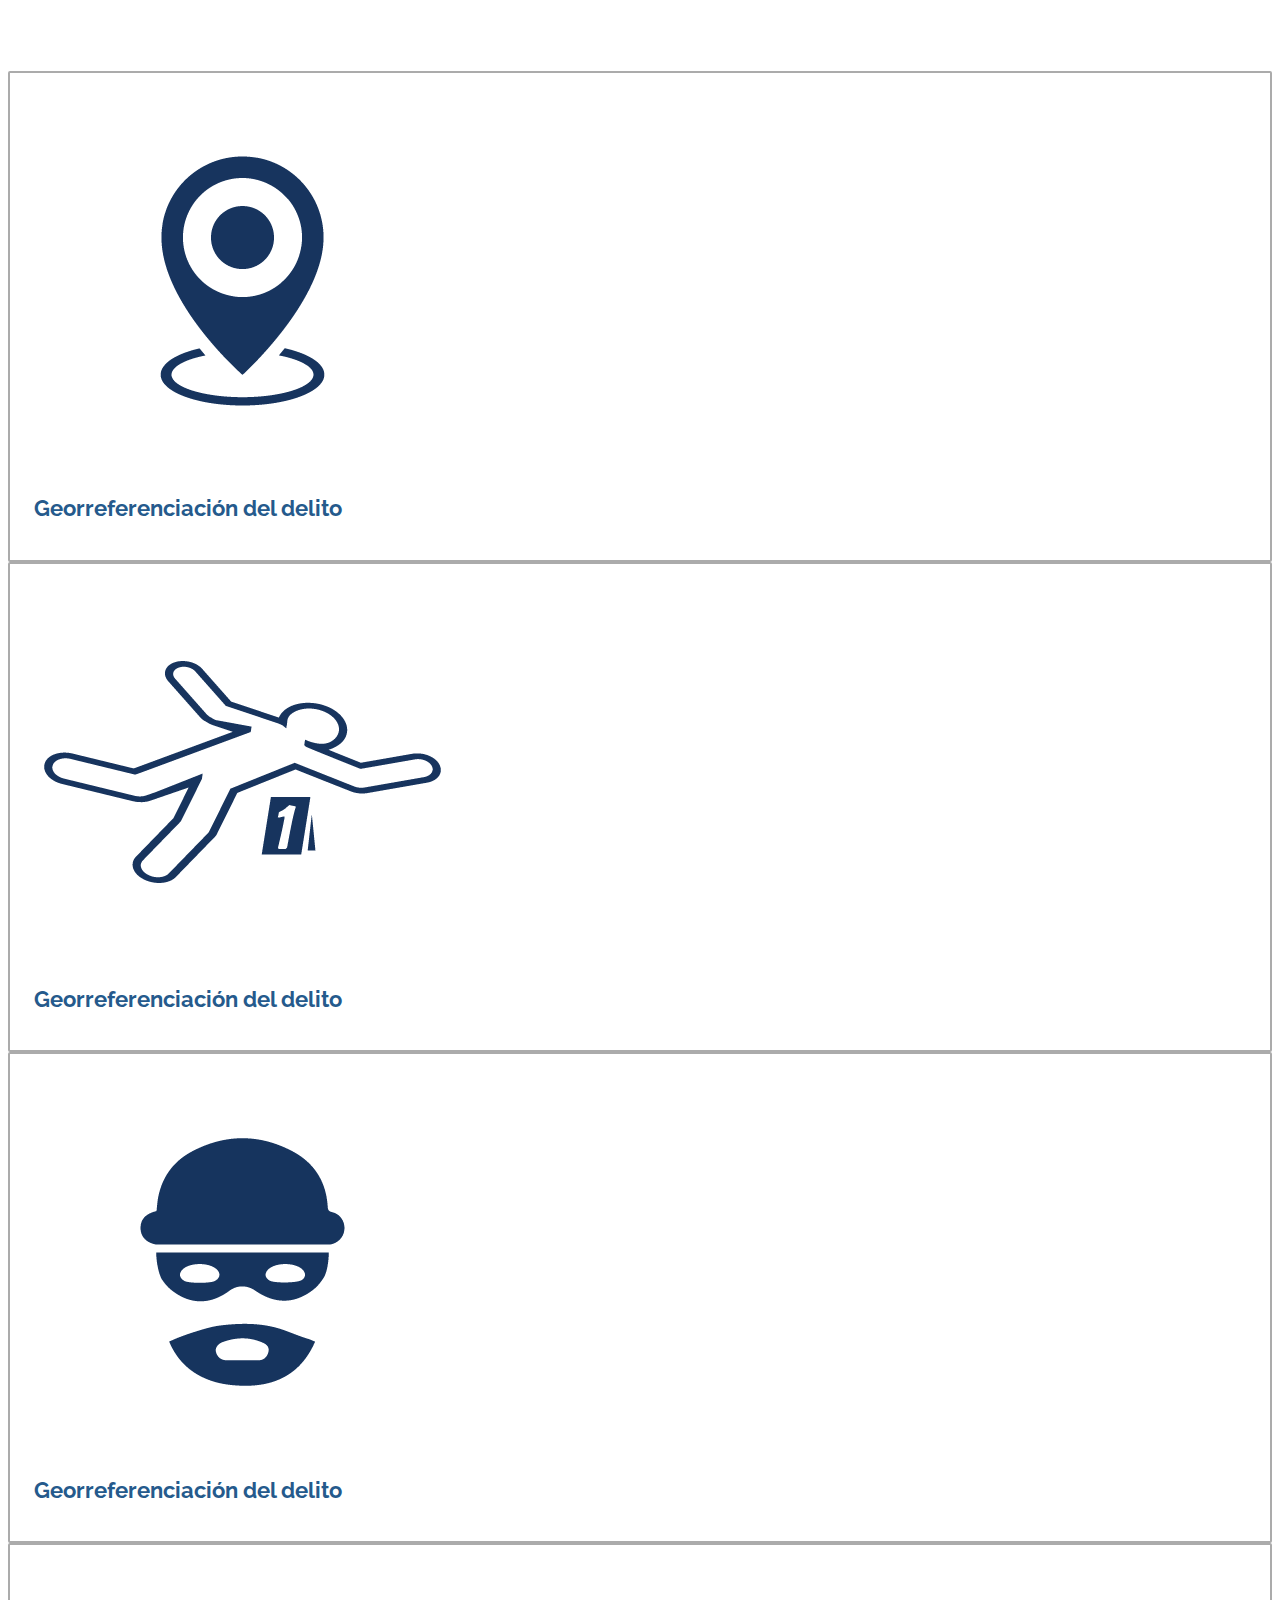
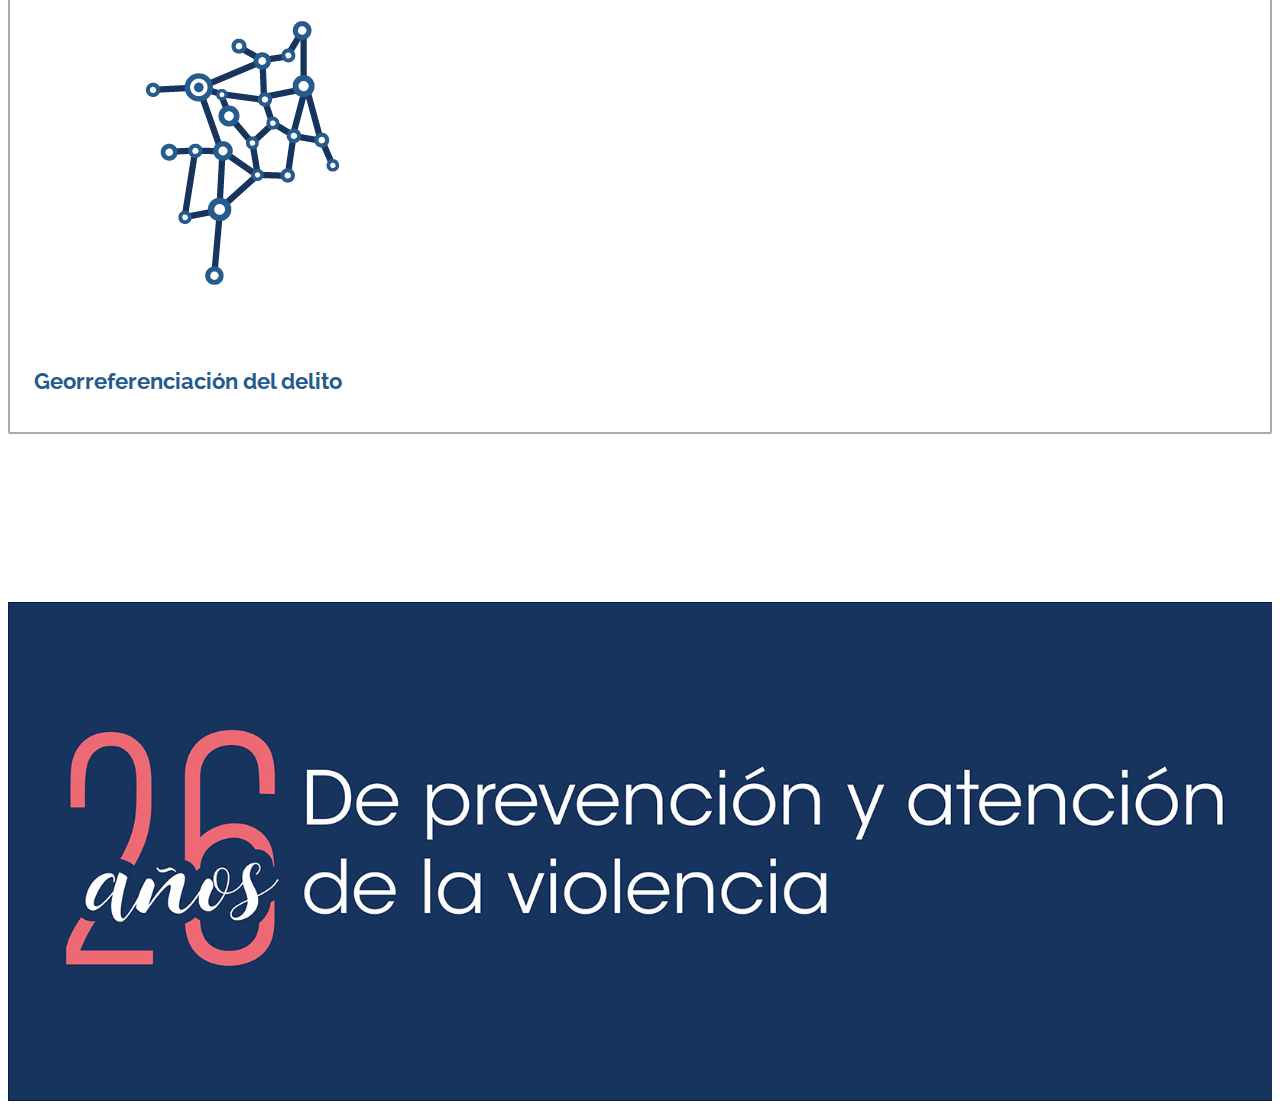
==== commit 27eb6f19: "se agrego wrap ppal" ====
--- a/index.html
+++ b/index.html
@@ -5,7 +5,7 @@
         <meta charset="utf-8">
         <meta name="viewport" content="width=device-width, initial-scale=1, shrink-to-fit=no">
         <link rel="icon" href="img/favicon.png" type="image/png">
-        <title>Flash Photography</title>
+        <title>Observatorio</title>
         <!-- Bootstrap CSS -->
         <link href="https://fonts.googleapis.com/css?family=Raleway:100,300,400,500,600,700,900&display=swap"
             rel="stylesheet">
@@ -19,116 +19,118 @@
     <body>
 
         <!-- Comienzo -->
-        <div class="section-slider-wrap">
-            <div class="container p-0 bg2-gray">
-                <div class="main" style="width:100%">
-                    <div class="slides" style="width:100%">
-                        <img src="images/slider_1.jpg" style="width:100%" />
-                        <img src="images/slider_2.jpg" style="width:100%" />
-                        <img src="images/slider_3.jpg" style="width:100%" />
-                        <img src="images/slider_4.jpg" style="width:100%" />
-                    </div>
-                </div>
-            </div>
-        </div>
-
-        <section class="section-main">
-            <div class="container bg2-gray pb-5">
-                <div class="row mb-3 pb-4">
-                    <div class="col-xs-12">
-                        <h1 class="title text-blue fw">Observatorio de seguridad</h1>
-                    </div>
-                </div>
-                <div class="row">
-                    <div class="col-xs-12 col-sm-4 col-lg-3 text-center">
-                        <img src="images/observatorio_1.png">
-                    </div>
-                    <div class="col-xs-12 col-sm-8 col-lg-9">
-                        <p class="text-gray mr-4 pl-4 fw500 mt-5 mt-sm-0 pt-3 pt-sm-0 mb-5">
-                            El Observatorio de Seguridad es un grupo de investigación adscrito a la Secretaría de Seguridad y Justicia de la alcaldía de Santiago de Cali. Nace en 1993 como estrategía de medición y prevención de la violencia, siendo pionero en Latinoamérica y motivando su replicación en distintas ciudades de Suramérica.  
-                        </p>
-                        <p class="text-gray mr-4 pl-4 fw500">
-                            El Observatorio de Seguridad pone a disposición de la ciudadanía datos, informes y mapas que podrán ser descargados en esta página web.
-                        </p>
-                    </div>
-                </div>
-            </div>
-        </section>
-
-        <section class="herramientas-seccion mt-5 pt-5 pt-sm-0 mb-5 mb-sm-0 pb-sm-0 pb-5">
-            <div class="container">
-                <div class="row mb-4 pb-5 mb-sm-0">
-                    <div class="col-xs-12 text-center">
-                        <h1 class="subtitle text-blue fw">Herramientas</h1>
-                    </div>
-                </div>
-                <div class="row">
-                    <div class="col-xs-6 col-md-3 col-lg-2 col-lg-offset-2">
-                        <div class="herramientas-item p-2">
-                            <a href="#">
-                                <div class="herramientas-item-imagen text-center">
-                                    <img src="images/observatorio_2_0.png" alt="">
-                                    <img src="images/observatorio_2_1.png" alt="">
-                                </div>
-                                <div class="herramientas-item-titulo text-center text-blue">
-                                    <h3>Georreferenciación del delito</h3>
-                                </div>
-                            </a>
-                        </div>
-                    </div>
-                    <div class="col-xs-6 col-md-3 col-lg-2">
-                        <div class="herramientas-item p-2">
-                            <a href="#">
-                                <div class="herramientas-item-imagen text-center">
-                                    <img src="images/observatorio_3_0.png" alt="">
-                                    <img src="images/observatorio_3_1.png" alt="">
-                                </div>
-                                <div class="herramientas-item-titulo text-center text-blue">
-                                    <h3>Georreferenciación del delito</h3>
-                                </div>
-                            </a>
-                        </div>
-                    </div>
-                    <div class="col-xs-6 col-md-3 col-lg-2">
-                        <div class="herramientas-item p-2">
-                            <a href="#">
-                                <div class="herramientas-item-imagen text-center">
-                                    <img src="images/observatorio_4_0.png" alt="">
-                                    <img src="images/observatorio_4_1.png" alt="">
-                                </div>
-                                <div class="herramientas-item-titulo text-center text-blue">
-                                    <h3>Georreferenciación del delito</h3>
-                                </div>
-                            </a>
-                        </div>
-                    </div>
-                    <div class="col-xs-6 col-md-3 col-lg-2">
-                        <div class="herramientas-item p-2">
-                            <a href="#">
-                                <div class="herramientas-item-imagen text-center">
-                                    <img src="images/observatorio_5_0.png" alt="">
-                                    <img src="images/observatorio_5_1.png" alt="">
-                                </div>
-                                <div class="herramientas-item-titulo text-center text-blue">
-                                    <h3>Georreferenciación del delito</h3>
-                                </div>
-                            </a>
+        
+        <main class="main-observatorio">
+            <div class="section-slider-wrap">
+                <div class="container p-0 bg2-gray">
+                    <div class="main" style="width:100%">
+                        <div class="slides" style="width:100%">
+                            <img src="images/slider_1.jpg" style="width:100%" />
+                            <img src="images/slider_2.jpg" style="width:100%" />
+                            <img src="images/slider_3.jpg" style="width:100%" />
+                            <img src="images/slider_4.jpg" style="width:100%" />
                         </div>
                     </div>
                 </div>
             </div>
-        </section>
-
-        <section class="seccion-banner mt-5 pt-5 mt-sm-0">
-            <div class="container">
-                <div class="row">
-                    <div class="col-xs-12">
-                        <img src="images/observatorio_6.jpg" alt="">
+    
+            <section class="section-main">
+                <div class="container bg2-gray pb-5">
+                    <div class="row mb-3 pb-4">
+                        <div class="col-xs-12">
+                            <h1 class="title text-blue fw">Observatorio de seguridad</h1>
+                        </div>
+                    </div>
+                    <div class="row">
+                        <div class="col-xs-12 col-sm-4 col-lg-3 text-center">
+                            <img src="images/observatorio_1.png">
+                        </div>
+                        <div class="col-xs-12 col-sm-8 col-lg-9">
+                            <p class="text-gray mr-4 pl-4 fw500 mt-5 mt-sm-0 pt-3 pt-sm-0 mb-5">
+                                El Observatorio de Seguridad es un grupo de investigación adscrito a la Secretaría de Seguridad y Justicia de la alcaldía de Santiago de Cali. Nace en 1993 como estrategía de medición y prevención de la violencia, siendo pionero en Latinoamérica y motivando su replicación en distintas ciudades de Suramérica.  
+                            </p>
+                            <p class="text-gray mr-4 pl-4 fw500">
+                                El Observatorio de Seguridad pone a disposición de la ciudadanía datos, informes y mapas que podrán ser descargados en esta página web.
+                            </p>
+                        </div>
                     </div>
                 </div>
-            </div>
-        </section>
-
+            </section>
+    
+            <section class="herramientas-seccion mt-5 pt-5 pt-sm-0 mb-5 mb-sm-0 pb-sm-0 pb-5">
+                <div class="container">
+                    <div class="row mb-4 pb-5 mb-sm-0">
+                        <div class="col-xs-12 text-center">
+                            <h1 class="subtitle text-blue fw">Herramientas</h1>
+                        </div>
+                    </div>
+                    <div class="row">
+                        <div class="col-xs-6 col-md-3 col-lg-2 col-lg-offset-2">
+                            <div class="herramientas-item p-2">
+                                <a href="#">
+                                    <div class="herramientas-item-imagen text-center">
+                                        <img src="images/observatorio_2_0.png" alt="">
+                                        <img src="images/observatorio_2_1.png" alt="">
+                                    </div>
+                                    <div class="herramientas-item-titulo text-center text-blue">
+                                        <h3>Georreferenciación del delito</h3>
+                                    </div>
+                                </a>
+                            </div>
+                        </div>
+                        <div class="col-xs-6 col-md-3 col-lg-2">
+                            <div class="herramientas-item p-2">
+                                <a href="#">
+                                    <div class="herramientas-item-imagen text-center">
+                                        <img src="images/observatorio_3_0.png" alt="">
+                                        <img src="images/observatorio_3_1.png" alt="">
+                                    </div>
+                                    <div class="herramientas-item-titulo text-center text-blue">
+                                        <h3>Georreferenciación del delito</h3>
+                                    </div>
+                                </a>
+                            </div>
+                        </div>
+                        <div class="col-xs-6 col-md-3 col-lg-2">
+                            <div class="herramientas-item p-2">
+                                <a href="#">
+                                    <div class="herramientas-item-imagen text-center">
+                                        <img src="images/observatorio_4_0.png" alt="">
+                                        <img src="images/observatorio_4_1.png" alt="">
+                                    </div>
+                                    <div class="herramientas-item-titulo text-center text-blue">
+                                        <h3>Georreferenciación del delito</h3>
+                                    </div>
+                                </a>
+                            </div>
+                        </div>
+                        <div class="col-xs-6 col-md-3 col-lg-2">
+                            <div class="herramientas-item p-2">
+                                <a href="#">
+                                    <div class="herramientas-item-imagen text-center">
+                                        <img src="images/observatorio_5_0.png" alt="">
+                                        <img src="images/observatorio_5_1.png" alt="">
+                                    </div>
+                                    <div class="herramientas-item-titulo text-center text-blue">
+                                        <h3>Georreferenciación del delito</h3>
+                                    </div>
+                                </a>
+                            </div>
+                        </div>
+                    </div>
+                </div>
+            </section>
+    
+            <section class="seccion-banner mt-5 pt-5 mt-sm-0">
+                <div class="container">
+                    <div class="row">
+                        <div class="col-xs-12">
+                            <img src="images/observatorio_6.jpg" alt="">
+                        </div>
+                    </div>
+                </div>
+            </section>
+        </main>
 
         <!-- final -->
         
--- a/css/index.css
+++ b/css/index.css
@@ -21,13 +21,16 @@
 p.text-gray{
     font-size: 1.9rem;
 }
+p.text-gray-middle{
+    font-size: 1.6rem;
+}
 
 .p-0{
     padding: 0;
 }
 
 .m-0{
-    padding: 0;
+    margin: 0;
 }
 
 .fw{
@@ -129,6 +132,69 @@
     width: 100%;
 }
 
+.title-icon{
+}
+.title img{
+    max-width: 35px;
+    vertical-align: middle;
+    position: relative;
+    top: -4px;
+}
+
+.df{
+    display: flex;
+}
+
+.aic{
+    align-items: center;
+}
+
+.aie{
+    align-items: end;
+}
+
+.jcc{
+    justify-content: center;
+}
+
+.jce{
+    justify-content: end;
+}
+
+.main-observatorio .container{
+    background: none !important;
+}
+
+.item-wrap {
+    margin-top: 5rem;
+}
+
+.section-objetivos{}
+.section-objetivos ul{
+    padding-left: 0;
+}
+.section-objetivos ul li{
+    list-style: none;
+    margin-bottom: 2.5rem;
+    position: relative;
+    font-weight: 500;
+}
+.section-objetivos ul li:before{
+    content: '';
+    width: 8px;
+    height: 8px;
+    display: inline-block;
+    vertical-align: middle;
+    margin-right: 1rem;
+    background: #255a8c;
+    border-radius: 50%;
+}
+
+@media (min-width: 992px){
+    .bg2-gray-lg{
+        background: #e6e6e6;
+    }
+}
 @media (min-width: 1200px){
     .herramientas-item-titulo h3{
         font-size: 1.4rem;
@@ -142,6 +208,7 @@
 
     .mt-sm-0{ margin-top: 0 }
     .mb-sm-0{ margin-bottom: 0 }
+    .mb-sm-3{ margin-bottom: 1.5rem }
     .pt-sm-0{ padding-top: 0 }
     .pb-sm-0{ padding-bottom: 0 }
 }
@@ -151,6 +218,9 @@
     .title {
         text-align: center;
     }
+    .item-wrap {
+        margin: 2.5rem 0;
+    }
 }
 @media (max-width: 575px){
 
@@ -162,6 +232,7 @@
     .subtitle,
     .title{
         font-size: 2rem;
+        padding-left : 0;
     }
     p.text-gray{
         font-size: 1.5rem;
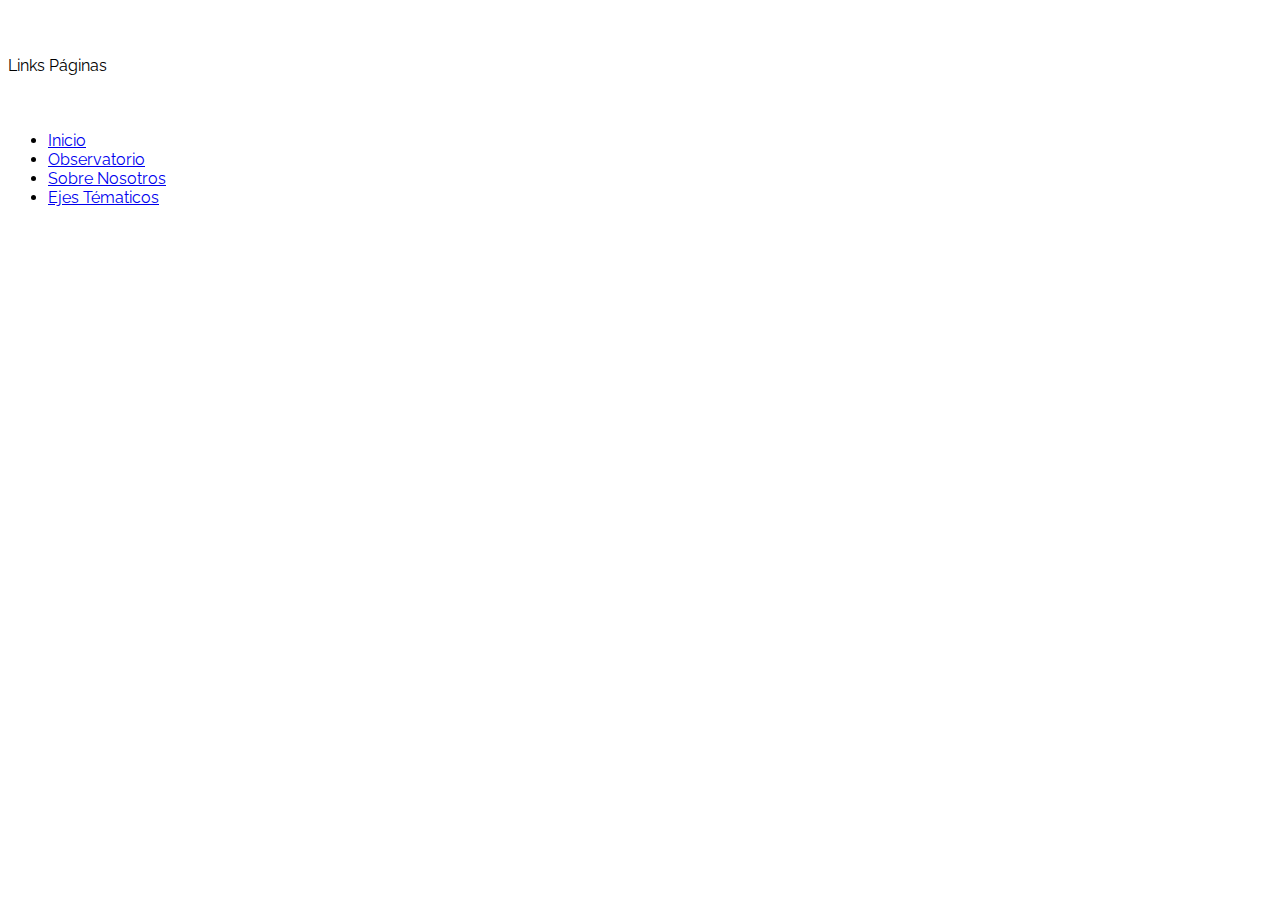
==== commit 72e0b366: "se creo pagina para links y muestra en la web" ====
--- a/index.html
+++ b/index.html
@@ -18,147 +18,30 @@
 
     <body>
 
-        <!-- Comienzo -->
-        
-        <main class="main-observatorio">
-            <div class="section-slider-wrap">
-                <div class="container p-0 bg2-gray">
-                    <div class="main" style="width:100%">
-                        <div class="slides" style="width:100%">
-                            <img src="images/slider_1.jpg" style="width:100%" />
-                            <img src="images/slider_2.jpg" style="width:100%" />
-                            <img src="images/slider_3.jpg" style="width:100%" />
-                            <img src="images/slider_4.jpg" style="width:100%" />
-                        </div>
+        <div class="row">
+            <div class="container">
+                <div class="row">
+                    <div class="col-xs-12 mb-5 mt-5">
+                        Links Páginas
+                    </div>
+                    <div class="col-xs-12">
+                        <ul class="list-group">
+                            <li class="list-group-item">
+                                <a href="inicio.html">Inicio</a>
+                            </li>
+                            <li class="list-group-item">
+                                <a href="observatorio.html">Observatorio</a>
+                            </li>
+                            <li class="list-group-item">
+                                <a href="sobre.html">Sobre Nosotros</a>
+                            </li>
+                            <li class="list-group-item">
+                                <a href="ejes.html">Ejes Tématicos</a>
+                            </li>
+                        </ul>
                     </div>
                 </div>
             </div>
-    
-            <section class="section-main">
-                <div class="container bg2-gray pb-5">
-                    <div class="row mb-3 pb-4">
-                        <div class="col-xs-12">
-                            <h1 class="title text-blue fw">Observatorio de seguridad</h1>
-                        </div>
-                    </div>
-                    <div class="row">
-                        <div class="col-xs-12 col-sm-4 col-lg-3 text-center">
-                            <img src="images/observatorio_1.png">
-                        </div>
-                        <div class="col-xs-12 col-sm-8 col-lg-9">
-                            <p class="text-gray mr-4 pl-4 fw500 mt-5 mt-sm-0 pt-3 pt-sm-0 mb-5">
-                                El Observatorio de Seguridad es un grupo de investigación adscrito a la Secretaría de Seguridad y Justicia de la alcaldía de Santiago de Cali. Nace en 1993 como estrategía de medición y prevención de la violencia, siendo pionero en Latinoamérica y motivando su replicación en distintas ciudades de Suramérica.  
-                            </p>
-                            <p class="text-gray mr-4 pl-4 fw500">
-                                El Observatorio de Seguridad pone a disposición de la ciudadanía datos, informes y mapas que podrán ser descargados en esta página web.
-                            </p>
-                        </div>
-                    </div>
-                </div>
-            </section>
-    
-            <section class="herramientas-seccion mt-5 pt-5 pt-sm-0 mb-5 mb-sm-0 pb-sm-0 pb-5">
-                <div class="container">
-                    <div class="row mb-4 pb-5 mb-sm-0">
-                        <div class="col-xs-12 text-center">
-                            <h1 class="subtitle text-blue fw">Herramientas</h1>
-                        </div>
-                    </div>
-                    <div class="row">
-                        <div class="col-xs-6 col-md-3 col-lg-2 col-lg-offset-2">
-                            <div class="herramientas-item p-2">
-                                <a href="#">
-                                    <div class="herramientas-item-imagen text-center">
-                                        <img src="images/observatorio_2_0.png" alt="">
-                                        <img src="images/observatorio_2_1.png" alt="">
-                                    </div>
-                                    <div class="herramientas-item-titulo text-center text-blue">
-                                        <h3>Georreferenciación del delito</h3>
-                                    </div>
-                                </a>
-                            </div>
-                        </div>
-                        <div class="col-xs-6 col-md-3 col-lg-2">
-                            <div class="herramientas-item p-2">
-                                <a href="#">
-                                    <div class="herramientas-item-imagen text-center">
-                                        <img src="images/observatorio_3_0.png" alt="">
-                                        <img src="images/observatorio_3_1.png" alt="">
-                                    </div>
-                                    <div class="herramientas-item-titulo text-center text-blue">
-                                        <h3>Georreferenciación del delito</h3>
-                                    </div>
-                                </a>
-                            </div>
-                        </div>
-                        <div class="col-xs-6 col-md-3 col-lg-2">
-                            <div class="herramientas-item p-2">
-                                <a href="#">
-                                    <div class="herramientas-item-imagen text-center">
-                                        <img src="images/observatorio_4_0.png" alt="">
-                                        <img src="images/observatorio_4_1.png" alt="">
-                                    </div>
-                                    <div class="herramientas-item-titulo text-center text-blue">
-                                        <h3>Georreferenciación del delito</h3>
-                                    </div>
-                                </a>
-                            </div>
-                        </div>
-                        <div class="col-xs-6 col-md-3 col-lg-2">
-                            <div class="herramientas-item p-2">
-                                <a href="#">
-                                    <div class="herramientas-item-imagen text-center">
-                                        <img src="images/observatorio_5_0.png" alt="">
-                                        <img src="images/observatorio_5_1.png" alt="">
-                                    </div>
-                                    <div class="herramientas-item-titulo text-center text-blue">
-                                        <h3>Georreferenciación del delito</h3>
-                                    </div>
-                                </a>
-                            </div>
-                        </div>
-                    </div>
-                </div>
-            </section>
-    
-            <section class="seccion-banner mt-5 pt-5 mt-sm-0">
-                <div class="container">
-                    <div class="row">
-                        <div class="col-xs-12">
-                            <img src="images/observatorio_6.jpg" alt="">
-                        </div>
-                    </div>
-                </div>
-            </section>
-        </main>
-
-        <!-- final -->
-        
-        
-        <script src="http://code.jquery.com/jquery-1.9.1.min.js"></script>
-        <script src="http://idesc.cali.gov.co/servicios/movis/js/jquery.slides.js"></script>
-        <script>
-            $(function () {
-                $(".slides").slidesjs({
-                    play: {
-                        active: true,
-                        // [boolean] Generate the play and stop buttons.
-                        // You cannot use your own buttons. Sorry.
-                        effect: "slide",
-                        // [string] Can be either "slide" or "fade".
-                        interval: 7000,
-                        // [number] Time spent on each slide in milliseconds.
-                        auto: true,
-                        // [boolean] Start playing the slideshow on load.
-                        swap: true,
-                        // [boolean] show/hide stop and play buttons
-                        pauseOnHover: false,
-                        // [boolean] pause a playing slideshow on hover
-                        restartDelay: 2500
-                        // [number] restart delay on inactive slideshow
-                    }
-                });
-            });
-        </script>
+        </div>
     </body>
 </html>--- a/css/index.css
+++ b/css/index.css
@@ -1,45 +1,26 @@
 body{
     font-family: 'Raleway', sans-serif;
     font-size: 16px;
-}
-
-img{
-    max-width: 100%
-}
-
-.text-blue{
-    color: #255a8c;
-}
-
-.bg2-gray{
-    background: #e6e6e6;
-}
-
-.text-gray{
-    color: #797979;
-}
-p.text-gray{
-    font-size: 1.9rem;
-}
-p.text-gray-middle{
-    font-size: 1.6rem;
-}
-
-.p-0{
-    padding: 0;
-}
-
-.m-0{
-    margin: 0;
-}
-
-.fw{
-    font-weight: bold;
-}
-
-.fw500{
-    font-weight: 500;
-}
+    word-break: break-word;
+}
+
+img{ max-width: 100% }
+
+.text-blue{ color: #255a8c; }
+.text-white{ color: white; }
+
+.bg2-gray{ background: #e6e6e6; }
+.bg3-gray{ background: #808080 !important; }
+
+.text-gray{ color: #797979; }
+p.text-gray{ font-size: 1.9rem; }
+p.text-gray-middle{ font-size: 1.6rem; }
+
+.p-0{ padding: 0; }
+.m-0{ margin: 0; }
+
+.fw{ font-weight: bold; }
+.fw500{ font-weight: 500; }
 
 .m-1{ margin: 0.5rem }
 .m-2{ margin: 1rem }
@@ -141,25 +122,18 @@
     top: -4px;
 }
 
-.df{
-    display: flex;
-}
-
-.aic{
-    align-items: center;
-}
-
-.aie{
-    align-items: end;
-}
-
-.jcc{
-    justify-content: center;
-}
-
-.jce{
-    justify-content: end;
-}
+.title-light{
+    font-size: 4.5rem;
+    font-weight: 400;
+}
+
+.df{ display: flex;}
+.db{ display: block;}
+.aic{ align-items: center; }
+.aie{ align-items: end; }
+.jcc{ justify-content: center; }
+.jce{ justify-content: end;}
+.tdn{ text-decoration: none;}
 
 .main-observatorio .container{
     background: none !important;
@@ -190,6 +164,61 @@
     border-radius: 50%;
 }
 
+.aliados-section{}
+.aliados-section img{
+    display: inline-block;
+    vertical-align: top;
+    max-width: 100px;
+}
+.aliados-section .img2 img{
+    max-width: 180px;
+}
+
+.miembros-button{
+    padding: 1rem;
+    min-width: 55%;
+    border-radius: 50px;
+    background: #255a8c;
+    font-size: 3.5rem;
+}
+
+.section-main .panel-title {
+    font-size: 3rem;
+}
+
+a:hover,
+a:focus{
+    text-decoration: none;
+}
+
+.ejes-item{
+    position: relative;
+    overflow: hidden;
+}
+
+.ejes-item:focus .ejes-descripcion,
+.ejes-item:hover .ejes-descripcion{
+    top: 0;
+    line-height: 1.3;
+}
+
+.ejes-imagen{
+    width: 100%;
+}
+.ejes-descripcion{
+    position: absolute;
+    top: 80%;
+    left: 0;
+    right: 0;
+    height: 100%;
+    background: rgba(37, 90, 140, 0.85);
+    padding: 1rem 2rem;
+    font-size: 2.5rem;
+    line-height: 2;
+    transition: 200ms ease-in-out;
+    overflow: auto;
+}
+
 @media (min-width: 992px){
     .bg2-gray-lg{
         background: #e6e6e6;
@@ -209,8 +238,14 @@
     .mt-sm-0{ margin-top: 0 }
     .mb-sm-0{ margin-bottom: 0 }
     .mb-sm-3{ margin-bottom: 1.5rem }
+    .mb-sm-5{ margin-bottom: 3rem }
     .pt-sm-0{ padding-top: 0 }
     .pb-sm-0{ padding-bottom: 0 }
+
+    .ejes-descripcion{
+        font-size: 2rem;
+        top: 77%;
+    }
 }
 
 @media (max-width: 768px){
@@ -221,6 +256,30 @@
     .item-wrap {
         margin: 2.5rem 0;
     }
+
+    .title-light {
+        font-size: 2.5rem;
+    }
+    .section-main .panel-title {
+        font-size: 2rem;
+    }
+    .miembros-button {
+        padding: .5rem;
+        min-width: 45%;
+        font-size: 2.5rem;
+    }
+    .miembros-section img:not(.main){
+        width: 45%;
+    }
+
+    .mb-xs-4 {
+        margin-bottom: 1.5rem
+    }
+
+    .ejes-descripcion{
+        top: 89%;
+        line-height: 1.5;
+    }
 }
 @media (max-width: 575px){
 
@@ -234,7 +293,27 @@
         font-size: 2rem;
         padding-left : 0;
     }
+    li.text-gray,
     p.text-gray{
         font-size: 1.5rem;
     }
+    .aliados-section img {
+        max-width: 100%;
+        width: 49%;
+    }
+    .ejes-descripcion {
+        top: 87%;
+    }
+}
+@media (max-width: 420px) {
+
+    .aliados-section img {
+        max-width: 100%;
+        width: auto;
+    }
+
+    .ejes-descripcion {
+        top: 84%;
+        font-size: 1.5rem;
+    }
 }